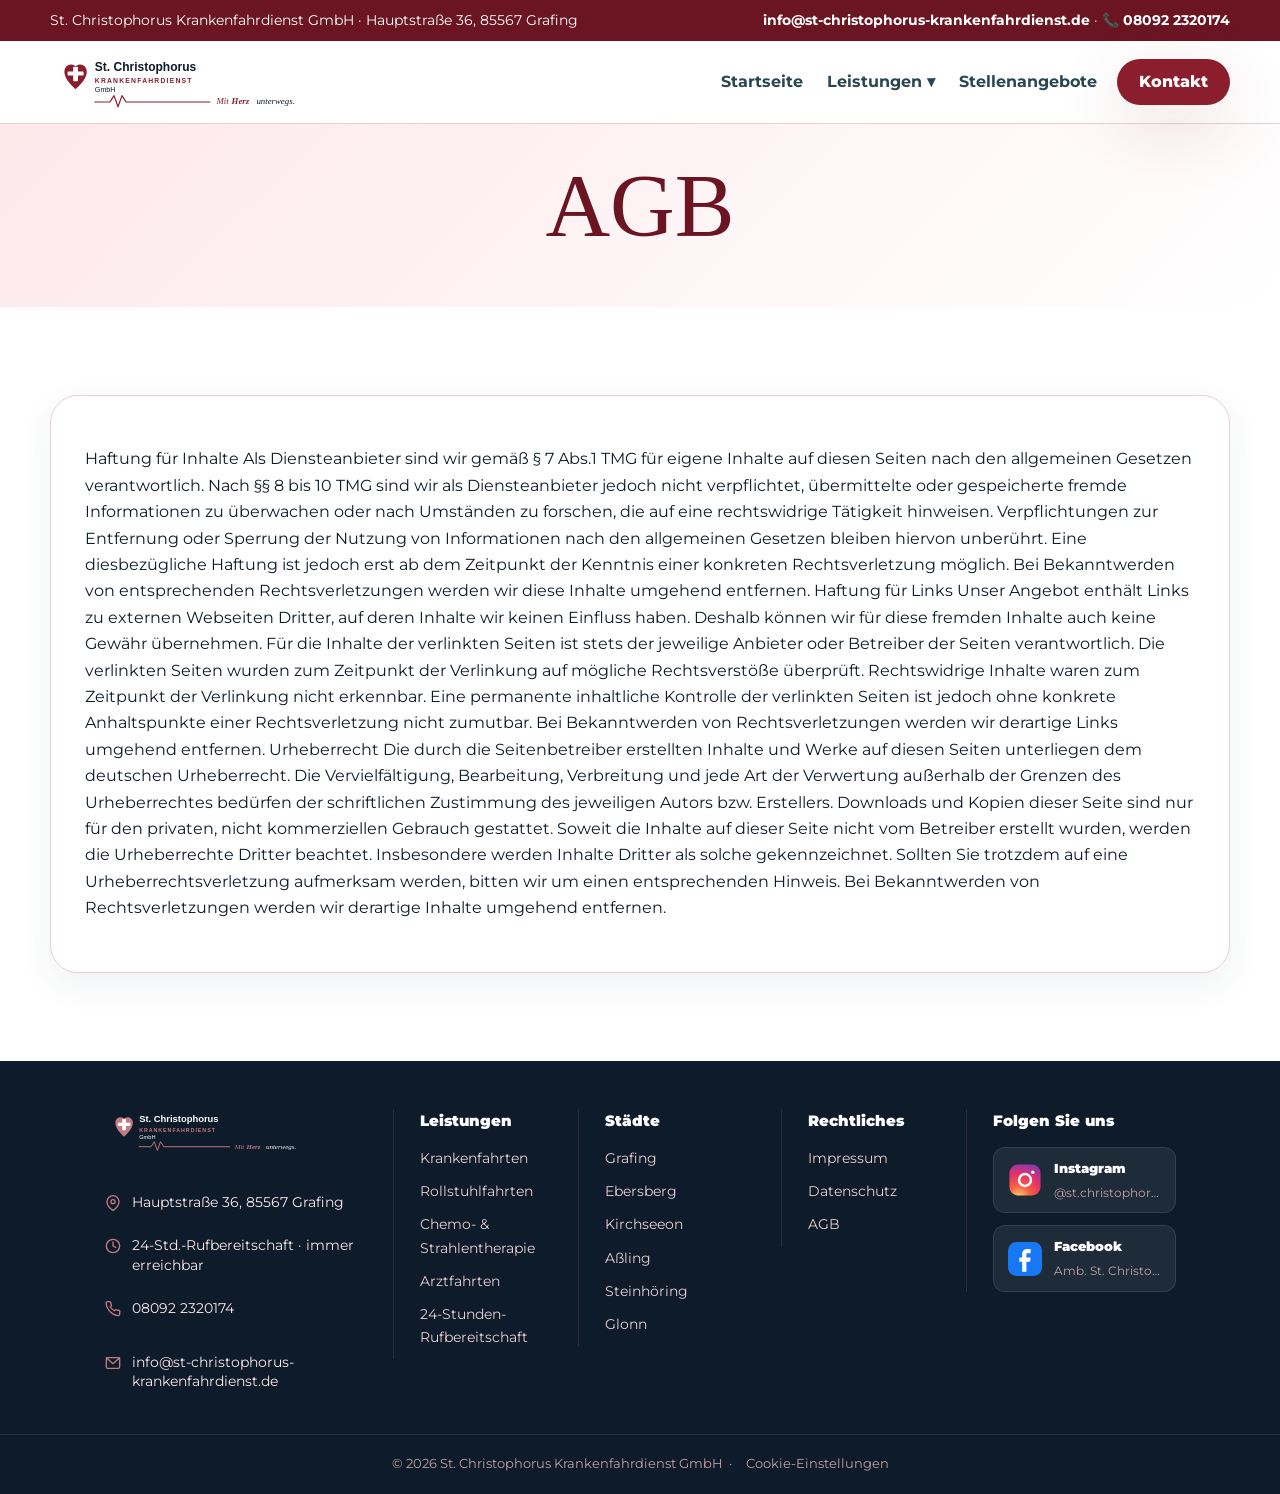
==== agb.html @ 2fd12c8e "Add files via upload" ====
<!DOCTYPE html>
<html lang="de">

<!-- Mirrored from www.st-christophorus-krankenfahrdienst.de/agb.html by HTTrack Website Copier/3.x [XR&CO'2014], Sun, 12 Jul 2026 19:31:37 GMT -->
<head>
<meta charset="UTF-8">
<meta name="viewport" content="width=device-width, initial-scale=1.0">
<meta name="color-scheme" content="light">
<meta name="theme-color" content="#ffffff">
<title>AGB – St. Christophorus Krankenfahrdienst GmbH</title>
<meta name="description" content="Allgemeine Geschäftsbedingungen des Ambulanten Krankenfahrtendienstes Grafing GmbH.">
<link rel="preconnect" href="https://fonts.googleapis.com">
<link rel="preconnect" href="https://fonts.gstatic.com" crossorigin>
<link href="https://fonts.googleapis.com/css2?family=Montserrat:wght@400;500;600;700;800;900&display=swap" rel="stylesheet">
<link rel="stylesheet" href="assets/css/modern-redesign.css">
<link rel="stylesheet" href="assets/css/footer.css">
<!-- SEO:APG -->
<link rel="canonical" href="agb.html">
<meta name="robots" content="index, follow">
<meta property="og:type" content="website">
<meta property="og:locale" content="de_DE">
<meta property="og:site_name" content="St. Christophorus Krankenfahrdienst GmbH">
<meta property="og:title" content="AGB – St. Christophorus Krankenfahrdienst GmbH">
<meta property="og:description" content="Allgemeine Geschäftsbedingungen des Ambulanten Krankenfahrtendienstes Grafing GmbH.">
<meta property="og:url" content="agb.html">
<meta property="og:image" content="assets/img/hero/hero2.png">
<meta name="twitter:card" content="summary_large_image">
<meta name="twitter:title" content="AGB – St. Christophorus Krankenfahrdienst GmbH">
<meta name="twitter:description" content="Allgemeine Geschäftsbedingungen des Ambulanten Krankenfahrtendienstes Grafing GmbH.">
<meta name="twitter:image" content="assets/img/hero/hero2.png">

<!-- /SEO:APG -->
</head>
<body>
<div id="apg-loader" aria-hidden="true"><div id="apg-loader-ring"><img src="assets/img/logo/placeholder-loader.png" alt="" width="48" height="48"></div></div>


<div class="topbar">
  <div class="container">
    <span>St. Christophorus Krankenfahrdienst GmbH · Hauptstraße 36, 85567 Grafing</span>
    <span><strong>info@st-christophorus-krankenfahrdienst.de</strong> · <a href="tel:+4980922320174" style="color:inherit;font-weight:700;">📞 08092 2320174</a></span>
  </div>
</div>
<header class="header">
  <div class="container nav">
    <a class="logo" href="index-2.html"><img src="assets/img/logo/logo-st-christophorus.svg" alt="St. Christophorus Krankenfahrdienst GmbH Logo"></a>
    <button class="menu" type="button" aria-label="Menü öffnen" aria-expanded="false"><span class="menu-bar"></span><span class="menu-bar"></span><span class="menu-bar"></span></button>
    <nav class="nav-links">
      <a href="index-2.html">Startseite</a>
      
<div class="nav-item">
      <a href class="nav-trigger" type="button" aria-expanded="false">Leistungen ▾</a>
  <div class="mega-menu">
    <div class="mega-grid">
      <a class="mega-link" href="grundpflege.html">
        <img src="assets/img/services/basic_care.webp" alt="Krankenfahrten">
        <div><strong>Krankenfahrten</strong><span>Unterstützung im Alltag und bei der Körperpflege.</span></div>
      </a>
      <a class="mega-link" href="medizinische-versorgung.html">
        <img src="assets/img/services/medical_care.webp" alt="Rollstuhlfahrten">
        <div><strong>Rollstuhlfahrten</strong><span>Behandlungspflege nach ärztlicher Verordnung.</span></div>
      </a>
      <a class="mega-link" href="betreuung-zu-hause.html">
        <img src="assets/img/gallery/holistic-care.webp" alt="Dialysefahrten">
        <div><strong>Dialysefahrten</strong><span>Begleitung zuhause und außer Haus.</span></div>
      </a>
      <a class="mega-link" href="hauswirtschaft.html">
        <img src="assets/img/gallery/housekeeping-hero.webp" alt="Chemo- & Strahlentherapie">
        <div><strong>Chemo- & Strahlentherapie</strong><span>Hilfe im Haushalt und im täglichen Leben.</span></div>
      </a>
      <a class="mega-link" href="palliative-betreuung.html">
        <img src="assets/img/gallery/palliative-menu.webp" alt="Arztfahrten">
        <div><strong>Arztfahrten</strong><span>Würdevolle Begleitung in vertrauter Umgebung.</span></div>
      </a>
      <a class="mega-link" href="rund-um-die-uhr.html">
        <img src="assets/img/services/oncall.webp" alt="24-Stunden-Rufbereitschaft">
        <div><strong>24-Stunden-Rufbereitschaft</strong><span>Rund um die Uhr für Sie erreichbar.</span></div>
      </a>
    </div>
  </div>
</div>

      <a href="stellenangebote.html">Stellenangebote</a>
            <a class="btn" href="kontakt.html">Kontakt</a>
    </nav>
  </div>
</header>

<main><section class='page-hero'><div class='container'><h1>AGB</h1></div></section><section class='section'><div class='container content-box'><p>Haftung für Inhalte Als Diensteanbieter sind wir gemäß § 7 Abs.1 TMG für eigene Inhalte auf diesen Seiten nach den allgemeinen Gesetzen verantwortlich. Nach §§ 8 bis 10 TMG sind wir als Diensteanbieter jedoch nicht verpflichtet, übermittelte oder gespeicherte fremde Informationen zu überwachen oder nach Umständen zu forschen, die auf eine rechtswidrige Tätigkeit hinweisen. Verpflichtungen zur Entfernung oder Sperrung der Nutzung von Informationen nach den allgemeinen Gesetzen bleiben hiervon unberührt. Eine diesbezügliche Haftung ist jedoch erst ab dem Zeitpunkt der Kenntnis einer konkreten Rechtsverletzung möglich. Bei Bekanntwerden von entsprechenden Rechtsverletzungen werden wir diese Inhalte umgehend entfernen. Haftung für Links Unser Angebot enthält Links zu externen Webseiten Dritter, auf deren Inhalte wir keinen Einfluss haben. Deshalb können wir für diese fremden Inhalte auch keine Gewähr übernehmen. Für die Inhalte der verlinkten Seiten ist stets der jeweilige Anbieter oder Betreiber der Seiten verantwortlich. Die verlinkten Seiten wurden zum Zeitpunkt der Verlinkung auf mögliche Rechtsverstöße überprüft. Rechtswidrige Inhalte waren zum Zeitpunkt der Verlinkung nicht erkennbar. Eine permanente inhaltliche Kontrolle der verlinkten Seiten ist jedoch ohne konkrete Anhaltspunkte einer Rechtsverletzung nicht zumutbar. Bei Bekanntwerden von Rechtsverletzungen werden wir derartige Links umgehend entfernen. Urheberrecht Die durch die Seitenbetreiber erstellten Inhalte und Werke auf diesen Seiten unterliegen dem deutschen Urheberrecht. Die Vervielfältigung, Bearbeitung, Verbreitung und jede Art der Verwertung außerhalb der Grenzen des Urheberrechtes bedürfen der schriftlichen Zustimmung des jeweiligen Autors bzw. Erstellers. Downloads und Kopien dieser Seite sind nur für den privaten, nicht kommerziellen Gebrauch gestattet. Soweit die Inhalte auf dieser Seite nicht vom Betreiber erstellt wurden, werden die Urheberrechte Dritter beachtet. Insbesondere werden Inhalte Dritter als solche gekennzeichnet. Sollten Sie trotzdem auf eine Urheberrechtsverletzung aufmerksam werden, bitten wir um einen entsprechenden Hinweis. Bei Bekanntwerden von Rechtsverletzungen werden wir derartige Inhalte umgehend entfernen.</p></div></section></main>

<footer class="footer">
  <div class="container">
    <div class="footer-grid">
      <div class="footer-left-col">
        <div class="footer-brand">
          <img src="assets/img/logo/logo-st-christophorus-white.svg" alt="St. Christophorus Krankenfahrdienst GmbH" class="footer-logo">
        </div>
        <div class="footer-contact-box">
          <div class="footer-contact-row">
            <svg viewBox="0 0 24 24" fill="none" stroke="currentColor" stroke-width="2" stroke-linecap="round" stroke-linejoin="round" aria-hidden="true"><path d="M21 10c0 7-9 13-9 13s-9-6-9-13a9 9 0 0 1 18 0z"/><circle cx="12" cy="10" r="3"/></svg>
            <span>Hauptstraße 36, 85567 Grafing</span>
          </div>
          <div class="footer-contact-row">
            <svg viewBox="0 0 24 24" fill="none" stroke="currentColor" stroke-width="2" stroke-linecap="round" stroke-linejoin="round" aria-hidden="true"><circle cx="12" cy="12" r="10"/><polyline points="12 6 12 12 16 14"/></svg>
            <span>24-Std.-Rufbereitschaft · immer erreichbar</span>
          </div>
          <div class="footer-contact-row">
            <svg viewBox="0 0 24 24" fill="none" stroke="currentColor" stroke-width="2" stroke-linecap="round" stroke-linejoin="round" aria-hidden="true"><path d="M22 16.92v3a2 2 0 0 1-2.18 2 19.79 19.79 0 0 1-8.63-3.07A19.5 19.5 0 0 1 4.69 12a19.79 19.79 0 0 1-3.07-8.67A2 2 0 0 1 3.77 1h3a2 2 0 0 1 2 1.72c.127.96.361 1.903.7 2.81a2 2 0 0 1-.45 2.11L7.91 8.69a16 16 0 0 0 6 6l1.06-1.06a2 2 0 0 1 2.11-.45c.907.339 1.85.573 2.81.7A2 2 0 0 1 22 16.92z"/></svg>
            <a href="tel:+4980922320174">08092 2320174</a>
          </div>
          <div class="footer-contact-row">
            <svg viewBox="0 0 24 24" fill="none" stroke="currentColor" stroke-width="2" stroke-linecap="round" stroke-linejoin="round" aria-hidden="true"><rect x="2" y="4" width="20" height="16" rx="2"/><polyline points="2,4 12,13 22,4"/></svg>
            <a href="mailto:info@st-christophorus-krankenfahrdienst.de">info@st-christophorus-krankenfahrdienst.de</a>
          </div>
        </div>
      </div>

      <div>
        <h4>Leistungen</h4>
        <a href="grundpflege.html">Krankenfahrten</a>
        <a href="medizinische-versorgung.html">Rollstuhlfahrten</a>
        <a href="hauswirtschaft.html">Chemo- & Strahlentherapie</a>
        <a href="palliative-betreuung.html">Arztfahrten</a>
        <a href="rund-um-die-uhr.html">24-Stunden-Rufbereitschaft</a>
      </div>

      <div>
        <h4>Städte</h4>
        <a href="staedte/grafing.html">Grafing</a>
        <a href="staedte/ebersberg.html">Ebersberg</a>
        <a href="staedte/kirchseeon.html">Kirchseeon</a>
        <a href="staedte/assling.html">Aßling</a>
        <a href="staedte/steinhoring.html">Steinhöring</a>
        <a href="staedte/glonn.html">Glonn</a>
      </div>

      <div>
        <h4>Rechtliches</h4>
        <a href="impressum.html">Impressum</a>
        <a href="datenschutz.html">Datenschutz</a>
        <a href="agb.html">AGB</a>
      </div>

      <div class="footer-social-integrated">
        <span class="footer-social-label">Folgen Sie uns</span>
        <div class="footer-social-links">
          <a class="footer-social-card footer-social-card-ig" href="https://www.instagram.com/st.christophorus.krankenfahrdienst/" target="_blank" rel="noopener" aria-label="Instagram">
            <svg viewBox="0 0 24 24" fill="none" xmlns="http://www.w3.org/2000/svg" aria-hidden="true"><defs><radialGradient id="ig-fc" cx="30%" cy="107%" r="130%"><stop offset="0%" stop-color="#ffd879"/><stop offset="30%" stop-color="#f56040"/><stop offset="60%" stop-color="#e1306c"/><stop offset="90%" stop-color="#833ab4"/></radialGradient></defs><rect x="1" y="1" width="22" height="22" rx="6" fill="url(#ig-fc)"/><circle cx="12" cy="12" r="4.2" stroke="white" stroke-width="1.7" fill="none"/><circle cx="17.5" cy="6.5" r="1.2" fill="white"/></svg>
            <div class="footer-social-card-text"><strong>Instagram</strong><span>@st.christophorus.krankenfahrdienst</span></div>
          </a>
          <a class="footer-social-card footer-social-card-fb" href="https://www.facebook.com/profile.php?id=100090471557041" target="_blank" rel="noopener" aria-label="Facebook">
            <svg viewBox="0 0 24 24" fill="none" xmlns="http://www.w3.org/2000/svg" aria-hidden="true"><rect width="24" height="24" rx="6" fill="#1877F2"/><path d="M16 8h-2.5C13.12 8 13 8.37 13 9v2h3l-.4 3H13v7h-3v-7H8v-3h2V8.5C10 6.6 11.34 5 13.5 5H16v3z" fill="white"/></svg>
            <div class="footer-social-card-text"><strong>Facebook</strong><span>Amb. St. Christophorus Krankenfahrdienst GmbH</span></div>
          </a>
        </div>
      </div>
        </div>
</div>

    <div class="footer-bottom">© 2026 St. Christophorus Krankenfahrdienst GmbH&nbsp;&nbsp;·&nbsp;&nbsp;<button class="footer-cookie-btn" type="button" onclick="apgOpenCookieSettings();return false;">Cookie-Einstellungen</button></div>
  </div>
</footer>
<script src="assets/js/modern-redesign.js"></script>

</body>

<!-- Mirrored from www.st-christophorus-krankenfahrdienst.de/agb.html by HTTrack Website Copier/3.x [XR&CO'2014], Sun, 12 Jul 2026 19:31:37 GMT -->
</html>
---- assets/css/modern-redesign.css ----
/* Google Fonts – Montserrat */
@import url('https://fonts.googleapis.com/css2?family=Montserrat:wght@400;500;600;700;800;900&display=swap');
@font-face {
  font-family: 'Inter';
  font-style: normal;
  font-weight: 400;
  font-display: swap;
  src: url('../fonts/inter/inter-latin-400-normal.woff2') format('woff2');
}
@font-face {
  font-family: 'Inter';
  font-style: normal;
  font-weight: 500;
  font-display: swap;
  src: url('../fonts/inter/inter-latin-500-normal.woff2') format('woff2');
}
@font-face {
  font-family: 'Inter';
  font-style: normal;
  font-weight: 600;
  font-display: swap;
  src: url('../fonts/inter/inter-latin-600-normal.woff2') format('woff2');
}
@font-face {
  font-family: 'Inter';
  font-style: normal;
  font-weight: 700;
  font-display: swap;
  src: url('../fonts/inter/inter-latin-700-normal.woff2') format('woff2');
}
@font-face {
  font-family: 'Inter';
  font-style: normal;
  font-weight: 800;
  font-display: swap;
  src: url('../fonts/inter/inter-latin-800-normal.woff2') format('woff2');
}
@font-face {
  font-family: 'Inter';
  font-style: normal;
  font-weight: 900;
  font-display: swap;
  src: url('../fonts/inter/inter-latin-900-normal.woff2') format('woff2');
}
@font-face {
  font-family: 'Great Vibes';
  font-style: normal;
  font-weight: 400;
  font-display: swap;
  src: url('../fonts/GreatVibes-Regular.woff2') format('woff2'),
       url('../fonts/GreatVibes-Regular.woff') format('woff');
}
html{
  color-scheme: light only;
}
:root{
  --primary:#8B1E2D;
  --primary-dark:#6b1523;
  --primary-soft:#f8e8ea;
  --accent:#fff5f5;
  --text:#0D1B2A;
  --muted:#60656D;
  --white:#fff;
  --border:#e8d0d3;
  --shadow:0 22px 70px rgba(139,30,45,.16);
  --radius:28px;
}
*{box-sizing:border-box}
html{scroll-behavior:smooth}
html,body{overflow-x:hidden;max-width:100%;}
body{margin:0;font-family:'Montserrat',Arial,Helvetica,sans-serif;color:var(--text);background:white;line-height:1.65;-webkit-font-smoothing:antialiased;text-rendering:optimizeLegibility}

/* ===== Page Preloader ===== */
#apg-loader{
  position:fixed;
  inset:0;
  z-index:999999;
  background:#fff;
  display:flex;
  align-items:center;
  justify-content:center;
  transition:opacity .45s ease,visibility .45s ease;
}
#apg-loader-ring{
  position:relative;
  width:96px;
  height:96px;
  display:flex;
  align-items:center;
  justify-content:center;
}
#apg-loader-ring::before{
  content:"";
  position:absolute;
  inset:0;
  border-radius:50%;
  border:4px solid var(--primary-soft);
  border-top-color:var(--primary);
  animation:apg-loader-spin .9s linear infinite;
}
#apg-loader img{
  width:48px;
  height:48px;
  position:relative;
  animation:apg-loader-pulse 1.1s ease-in-out infinite;
}
@keyframes apg-loader-spin{
  to{transform:rotate(360deg)}
}
@keyframes apg-loader-pulse{
  0%,100%{transform:scale(.88);opacity:.7}
  50%{transform:scale(1.05);opacity:1}
}
body.apg-loaded #apg-loader{
  opacity:0;
  visibility:hidden;
  pointer-events:none;
}
@media(prefers-reduced-motion:reduce){
  #apg-loader img{animation:none}
  #apg-loader-ring::before{animation:none}
}
a{text-decoration:none;color:inherit}
img{max-width:100%;display:block}
.container{width:min(1180px,calc(100% - 32px));margin:auto}
.topbar{background:var(--primary-dark);color:white;font-size:14px}
.topbar .container{display:flex;justify-content:space-between;gap:20px;padding:9px 0;flex-wrap:wrap}
.header{position:sticky;top:0;background:rgba(255,255,255,.96);backdrop-filter:blur(14px);z-index:100;border-bottom:1px solid var(--border)}
.nav{min-height:82px;display:flex;justify-content:space-between;align-items:center;gap:24px}
.logo img{height:56px;width:auto}
.nav-links{display:flex;align-items:center;gap:20px;font-weight:700;color:#294653}
.nav-links a:hover{color:var(--primary)}
.btn{display:inline-flex;justify-content:center;align-items:center;min-height:46px;padding:0 22px;border-radius:999px;background:var(--primary);color:white!important;font-weight:800;box-shadow:var(--shadow);border:0;cursor:pointer}
.btn:hover{background:var(--primary-dark);transform:translateY(-2px)}
.btn-light{background:white;color:var(--primary-dark)!important;border:1px solid var(--border)}
.menu{
  display:none;
  flex-direction:column;
  justify-content:center;
  align-items:center;
  gap:5px;
  width:46px;
  height:46px;
  background:var(--primary);
  color:white;
  border:0;
  border-radius:12px;
  padding:0;
  flex-shrink:0;
  cursor:pointer;
  box-shadow:var(--shadow);
  transition:background .18s,transform .18s;
}
.menu:hover{background:var(--primary-dark)}
.menu:active{transform:scale(.95)}
.menu-bar{display:block;width:20px;height:2.5px;border-radius:2px;background:white;transition:transform .25s ease,opacity .2s ease}
.menu[aria-expanded="true"] .menu-bar:nth-child(1){transform:translateY(7.5px) rotate(45deg)}
.menu[aria-expanded="true"] .menu-bar:nth-child(2){opacity:0}
.menu[aria-expanded="true"] .menu-bar:nth-child(3){transform:translateY(-7.5px) rotate(-45deg)}
.hero{position:relative;overflow:hidden;padding:96px 0;background:radial-gradient(circle at 82% 18%,rgba(139,30,45,.20),transparent 34%),linear-gradient(135deg,#fde8ea 0%,#fff 58%,#f8fcfd 100%)}
.hero-grid{display:grid;grid-template-columns:1.02fr .98fr;align-items:center;gap:54px}
.hero-grid > div:first-child{display:flex;flex-direction:column;justify-content:center;align-self:center;align-items:flex-start;}
.hero-grid > .hero-photo{align-self:center;}
.badge{display:inline-flex;background:white;color:var(--primary-dark);border:1px solid var(--border);border-radius:999px;padding:8px 14px;font-size:14px;font-weight:900;margin-bottom:18px}
h1{font-size:clamp(38px,5.4vw,68px);line-height:1.02;letter-spacing:-.04em;margin:0 0 22px}
h2{font-size:clamp(28px,4vw,44px);line-height:1.12;letter-spacing:-.03em;margin:0 0 18px}
h3{font-size:22px;margin:0 0 10px}
.lead{font-size:20px;color:var(--muted);max-width:760px;margin:0 0 28px}
.hero-actions{display:flex;gap:14px;flex-wrap:wrap}
.hero-photo{border-radius:34px;overflow:hidden;box-shadow:var(--shadow);border:10px solid white;background:#ddd;display:flex;align-items:stretch;}
.hero-photo img{width:100%;height:100%;min-height:340px;object-fit:cover;display:block;}
.info-strip{position:relative;margin-top:-38px;z-index:2}
.info-grid{display:grid;grid-template-columns:repeat(3,1fr);gap:18px;background:white;border:1px solid var(--border);border-radius:var(--radius);box-shadow:var(--shadow);padding:26px}
.info-item strong{display:block;color:var(--primary-dark);font-size:18px}
.section{padding:88px 0}
.section-soft{background:var(--accent)}
.section-head{max-width:820px;margin:0 auto 36px;text-align:center}
.cards{display:grid;grid-template-columns:repeat(3,1fr);gap:24px}
.card{background:white;border:1px solid var(--border);border-radius:var(--radius);padding:28px;box-shadow:0 14px 40px rgba(31,54,66,.07);transition:.25s}
.card:hover{transform:translateY(-5px);box-shadow:var(--shadow)}
.card-img{height:230px;border-radius:22px;overflow:hidden;margin:-8px -8px 20px}
.card-img img{width:100%;height:100%;object-fit:cover}
.two-col{display:grid;grid-template-columns:.9fr 1.1fr;gap:46px;align-items:start}
.list{padding:0;margin:18px 0 0;list-style:none}
.list li{position:relative;padding:9px 0 9px 34px}
.list li:before{content:"✓";position:absolute;left:0;top:10px;width:23px;height:23px;border-radius:50%;background:var(--primary-soft);color:var(--primary-dark);display:grid;place-items:center;font-weight:900}
.city-grid{display:grid;grid-template-columns:repeat(3,1fr);gap:20px}
.city{border-radius:26px;padding:34px;background:white;border:1px solid var(--border);box-shadow:0 12px 35px rgba(31,54,66,.07)}
.city strong{display:block;font-size:25px;color:var(--primary-dark);margin-bottom:8px}
.gallery{display:grid;grid-template-columns:repeat(4,1fr);gap:14px}
.gallery img{height:230px;width:100%;object-fit:cover;border-radius:22px;box-shadow:0 10px 28px rgba(31,54,66,.08)}
.team-grid{display:grid;grid-template-columns:repeat(4,1fr);gap:20px}
.member{background:white;border:1px solid var(--border);border-radius:24px;overflow:hidden;box-shadow:0 12px 35px rgba(31,54,66,.07)}
.member img{width:100%;height:400px;object-fit:cover}
.management-team{
    gap:40px;
}
.member div{padding:18px;overflow-wrap:break-word;word-break:break-word;}
.page-hero{padding:35px 0;background:linear-gradient(135deg,#fde8ea,#fff)}
.content-box{background:white;border:1px solid var(--border);border-radius:var(--radius);box-shadow:0 12px 35px rgba(31,54,66,.07);padding:34px}
.form{display:grid;gap:14px}
input,textarea,select{width:100%;border:1px solid var(--border);border-radius:16px;padding:14px 16px;font:inherit}
textarea{min-height:140px}
.footer{background:#102936;color:#d8e7eb;padding:60px 0 26px}
.footer-grid{display:grid;grid-template-columns:1.4fr repeat(3,1fr);gap:32px}
.footer h3,.footer h4{color:white}
.footer a{display:block;color:#d8e7eb;margin:7px 0}
.footer-contact-box{background:rgba(255,255,255,.06);border:1px solid rgba(255,255,255,.12);border-radius:16px;padding:20px 24px;margin-top:16px;}
.footer-contact-row{display:flex;align-items:flex-start;gap:10px;margin-bottom:12px;font-size:14px;color:#d8e7eb;line-height:1.5;}
.footer-contact-row:last-child{margin-bottom:0;}
.footer-contact-icon{font-size:16px;flex-shrink:0;margin-top:1px;}
.footer-social{display:flex;gap:10px;margin-top:18px;}
.footer-social-btn{display:flex;align-items:center;justify-content:center;width:40px;height:40px;border-radius:10px;background:rgba(255,255,255,.08);border:1px solid rgba(255,255,255,.14);color:white;text-decoration:none;font-size:20px;transition:background .18s,transform .18s;}
.footer-social-btn:hover{background:rgba(139,30,45,.5);transform:translateY(-2px);}
.footer-bottom{border-top:1px solid rgba(255,255,255,.14);margin-top:32px;padding-top:20px;color:#a9c3ca;font-size:14px;text-align:center;display:flex;align-items:center;justify-content:center;gap:16px;flex-wrap:wrap;}
.footer-cookie-btn{background:none;border:none;color:#a9c3ca;font-size:14px;cursor:pointer;padding:0;font-family:inherit;}
.footer-cookie-btn:hover{color:white;text-decoration:underline;}
@media(max-width:920px){
  .topbar{display:none}
  body.apg-menu-open{overflow:hidden}
  .nav{align-items:center;flex-direction:row;justify-content:space-between;padding:14px 0;position:relative}
  .menu{display:inline-flex}
  .nav-links{
    display:none;
    flex-direction:column;
    align-items:stretch;
    width:100%;
  }
  .nav-links.open{
    display:flex;
    position:absolute;
    top:100%;
    left:0;
    right:0;
    background:#fff;
    border-radius:18px;
    box-shadow:0 18px 50px rgba(31,54,66,.18);
    padding:14px 16px;
    margin-top:10px;
    gap:4px;
    z-index:99;
    max-height:calc(100vh - 110px);
    overflow-y:auto;
    -webkit-overflow-scrolling:touch;
  }
  .nav-links.open a,
  .nav-links.open .nav-trigger{
    width:100%;
    padding:10px 4px;
    border-bottom:1px solid var(--border);
  }
  .nav-links.open .nav-item{
    width:100%;
    padding:0;
    border-bottom:1px solid var(--border);
  }
  .nav-links.open .nav-item .nav-trigger{
    border-bottom:0 !important;
  }
  .nav-links.open .mega-menu{
    border-bottom:0;
    padding-bottom:0;
    margin-bottom:0;
  }
  .nav-links.open .btn{
    width:100%;
    margin-top:10px;
    border-bottom:0;
  }
  .hero-grid,.two-col,.footer-grid{grid-template-columns:1fr}
  .cards,.city-grid,.team-grid,.gallery,.info-grid{grid-template-columns:1fr}
  .hero{padding:62px 0}
  .hero-photo{min-height:320px}
}


/* ===== Improved Leistung Toast Cards ===== */

.service-toast-grid{
  display:grid;
  grid-template-columns:repeat(3,1fr);
  gap:26px;
}

.service-toast{
  position:relative;
  overflow:hidden;
  border-radius:30px;
  min-height:420px;
  color:white;
  display:flex;
  align-items:flex-end;
  box-shadow:0 22px 55px rgba(0,0,0,.18);
  transition:.35s ease;
  isolation:isolate;
}

.service-toast:hover{
  transform:translateY(-8px) scale(1.01);
}

.service-toast::before{
  content:"";
  position:absolute;
  inset:0;
  background:linear-gradient(to top, rgba(139,30,45,.95), rgba(139,30,45,.15));
  z-index:1;
}

.service-toast img{
  position:absolute;
  inset:0;
  width:100%;
  height:100%;
  object-fit:cover;
}

.service-toast-content{
  position:relative;
  z-index:2;
  padding:32px;
  width:100%;
}

.service-toast h3{
  font-size:30px;
  margin-bottom:14px;
  color:white;
}

.service-toast p{
  color:rgba(255,255,255,.92);
  margin-bottom:20px;
}

.service-toast .btn{
  background:white;
  color:var(--primary-dark)!important;
  box-shadow:none;
}

@media(max-width:920px){
  .service-toast-grid{
    grid-template-columns:1fr;
  }

  .service-toast{
    min-height:340px;
  }
}


/* ===== Top Leistungen Toast / Mega Menu ===== */
.nav-item{
  position:relative;
}

.nav-trigger{
  background:transparent;
  border:0;
  font:inherit;
  font-weight:700;
  color:#294653;
  cursor:pointer;
  padding:0;
}

.nav-trigger:hover{
  color:var(--primary);
}

.mega-menu{
  position:absolute;
  top:36px;
  left:50%;
  transform:translateX(-50%) translateY(12px);
  width:760px;
  background:white;
  border:1px solid var(--border);
  border-radius:28px;
  box-shadow:0 30px 80px rgba(139,30,45,.22);
  padding:20px;
  opacity:0;
  visibility:hidden;
  pointer-events:none;
  transition:.22s ease;
  z-index:200;
}

.nav-item:hover .mega-menu,
.nav-item:focus-within .mega-menu,
.mega-menu.open{
  opacity:1;
  visibility:visible;
  pointer-events:auto;
  transform:translateX(-50%) translateY(0);
}

.mega-title{
  padding:8px 10px 16px;
  color:var(--primary-dark);
  font-size:18px;
  font-weight:900;
}

.mega-grid{
  display:grid;
  grid-template-columns:repeat(2,1fr);
  gap:12px;
}

.mega-link{
  display:flex!important;
  gap:14px;
  align-items:center;
  padding:14px;
  border-radius:20px;
  background:var(--accent);
  border:1px solid transparent;
}

.mega-link:hover{
  background:white;
  border-color:var(--primary);
  box-shadow:0 12px 30px rgba(139,30,45,.14);
}

.mega-link img{
  width:72px;
  height:58px;
  object-fit:cover;
  border-radius:14px;
}

.mega-link strong{
  display:block;
  color:var(--primary-dark);
  font-size:16px;
}

.mega-link span{
  display:block;
  color:var(--muted);
  font-weight:500;
  font-size:13px;
  line-height:1.35;
}

.video-box{
  overflow:hidden;
  border-radius:32px;
  box-shadow:var(--shadow);
  border:10px solid white;
  background:#000;
}

.video-box video{
  width:100%;
  display:block;
}

.quote-box{
  background:linear-gradient(135deg,var(--primary),var(--primary-dark));
  color:white;
  border-radius:28px;
  padding:34px;
  box-shadow:var(--shadow);
  font-size:20px;
  line-height:1.55;
}

.quote-box small{
  display:block;
  margin-top:18px;
  opacity:.85;
  font-size:15px;
}

@media(max-width:920px){
  .nav-item{
    width:100%;
  }

  .mega-menu{
    position:static;
    transform:none!important;
    width:100%;
    opacity:1;
    visibility:visible;
    pointer-events:auto;
    display:none;
    margin-top:12px;
  }

  .mega-menu.open{
    display:block;
  }

  .mega-grid{
    grid-template-columns:1fr;
  }
}


/* ===== Mega menu refinements (desktop hover/click area) ===== */

.nav-item{
  position:relative;
  padding:14px 0;
}

.nav-trigger{
  padding:12px 4px;
}

/* bridge area so mouse can move from Leistungen to dropdown without closing */
.nav-item::after{
  content:"";
  position:absolute;
  left:-40px;
  right:-40px;
  top:38px;
  height:28px;
}

.mega-menu{
  top:58px;
  left:50%;
  max-height:calc(100vh - 120px);
  overflow:auto;
}

.mega-link{
  cursor:pointer;
}

/* Smaller headings on individual Leistung pages */
.page-hero h1{
  font-size:clamp(32px,4.2vw,52px);
  letter-spacing:-.025em;
}

.service-page-title,
.page-hero .lead{
  max-width:820px;
}

.page-hero .container {
  text-align: center;
}

.page-hero .badge,
.page-hero .lead {
  margin-left: auto;
  margin-right: auto;
}

/* Smaller titles inside cards/toasts */
.service-toast h3,
.card h3{
  font-size:clamp(20px,2.3vw,26px);
  line-height:1.16;
}

/* Make nav menu usable on smaller screens too */
@media(max-width:920px){
  .nav-item{
    padding:0;
  }

  .nav-item::after{
    display:none;
  }

  .nav-trigger{
    padding:12px 0;
  }

  .mega-menu{
    top:auto !important;
    max-height:none;
    overflow:visible;
  }
}


/* Scroll to top button */
/* ===== Hierarchical team layout ===== */
.team-hierarchy{
  display:grid;
  gap:28px;
}

.team-level{
  display:flex;
  justify-content:center;
}

.team-level .member{
  width:min(360px,100%);
  min-width:0;
  flex:0 0 auto;
}

.team-employees{
  display:grid;
  grid-template-columns:repeat(4,1fr);
  gap:20px;
  margin-top:10px;
}

.team-level-label{
  text-align:center;
  color:var(--primary-dark);
  font-weight:900;
  margin:8px 0 -8px;
  letter-spacing:.02em;
}

@media(max-width:920px){
  .team-employees{
    grid-template-columns:1fr;
  }

  .team-level{
    flex-direction:column;
    align-items:center;
    gap:20px;
  }

  .team-level .member{
    width:100%;
  }
}


/* ===== City image cards ===== */
.city-grid{
  align-items:stretch;
}

.city-image-card{
  position:relative;
  overflow:hidden;
  min-height:310px;
  border-radius:30px;
  display:flex;
  align-items:flex-end;
  color:white;
  box-shadow:0 22px 55px rgba(0,0,0,.16);
  transition:.3s ease;
  background:#0f172a;
}

.city-image-card:hover{
  transform:translateY(-7px);
  box-shadow:var(--shadow);
}

.city-image-card img{
  position:absolute;
  inset:0;
  width:100%;
  height:100%;
  object-fit:cover;
  transition:.4s ease;
}

.city-image-card:hover img{
  transform:scale(1.06);
}

.city-image-card::after{
  content:"";
  position:absolute;
  inset:0;
  background:linear-gradient(to top, rgba(7,120,135,.92), rgba(139,30,45,.12));
}

.city-image-content{
  position:relative;
  z-index:2;
  padding:28px;
  display:flex;
  flex-direction:column;
  gap:10px;
}

.city-image-content strong{
  display:block;
  font-size:28px;
  font-weight:900;
  color:white;
  margin:0;
  line-height:1.2;
}

.city-image-content span{
  color:rgba(255,255,255,.92);
  font-size:14px;
  line-height:1.5;
  white-space:normal;
  word-break:normal;
  overflow-wrap:normal;
}

.city-btn{
  display:inline-flex;
  justify-content:center;
  align-items:center;
  min-height:40px;
  margin-top:8px;
  padding:0 22px;
  background:var(--primary);
  color:white!important;
  border:0;
  border-radius:999px;
  font-size:14px;
  font-weight:900;
  cursor:pointer;
  width:fit-content;
  box-shadow:0 12px 30px rgba(139,30,45,.28);
  text-shadow:none;
  transition:background .15s ease,transform .15s ease,box-shadow .15s ease;
}
.city-card:hover .city-btn,
.city-card:focus-within .city-btn{
  background:var(--primary-dark);
  transform:translateY(-2px);
}


/* ===== Scroll-to-top button ===== */
.scroll-top{
  position:fixed;
  right:18px;
  bottom:18px;
  width:52px;
  height:52px;
  display:flex;
  align-items:center;
  justify-content:center;
  border-radius:50%;
  border:1px solid rgba(255,255,255,.22);
  background:linear-gradient(135deg,var(--primary),var(--primary-dark));
  color:white;
  cursor:pointer;
  z-index:120;
  box-shadow:0 16px 36px rgba(139,30,45,.3), inset 0 1px 0 rgba(255,255,255,.25);
  opacity:0;
  visibility:hidden;
  transform:translateY(16px);
  transition:opacity .25s ease, visibility .25s ease, transform .25s ease, box-shadow .25s ease;
}

.scroll-top svg{
  display:block;
}

.scroll-top.show{
  opacity:1;
  visibility:visible;
  transform:translateY(0);
}

.scroll-top:hover{
  transform:translateY(-4px);
  box-shadow:0 22px 48px rgba(139,30,45,.4), inset 0 1px 0 rgba(255,255,255,.25);
}

body.apg-menu-open .scroll-top{
  opacity:0!important;
  visibility:hidden!important;
  pointer-events:none;
}


/* ===== Patient testimonial section ===== */
.patient-section{
  padding:90px 0;
}

.patient-layout{
  display:grid;
  grid-template-columns:1fr 1fr;
  gap:46px;
  align-items:start;
}

.patient-text{
  position:relative;
  padding-top:6px;
}

.patient-text h2{
  margin-bottom:28px;
}

.patient-quote{
  position:relative;
  padding-left:24px;
  border-left:3px solid var(--primary);
  font-size:22px;
  line-height:1.7;
  color:var(--text);
  font-weight:500;
}

.patient-author{
  margin-top:24px;
  padding-left:24px;
  color:var(--primary-dark);
  font-weight:900;
  font-size:15px;
  text-transform:uppercase;
  letter-spacing:.04em;
}

.patient-image{
  position:relative;
  overflow:hidden;
  border-radius:34px;
  box-shadow:var(--shadow);
  min-height:520px;
}

.patient-image img{
  width:100%;
  height:100%;
  object-fit:cover;
}

@media(max-width:920px){
  .patient-layout{
    grid-template-columns:1fr;
  }

  .patient-image{
    min-height:340px;
  }

  .patient-quote{
    font-size:20px;
  }
}


/* Owner image fix */
.owner-image{object-position:center top;}


/* ===== Welcome section – engaging split layout ===== */
.welcome-section {
  background: linear-gradient(135deg, #fde8ea 0%, #fff 60%, #f8fcfd 100%);
}

.welcome-grid {
  display: grid;
  grid-template-columns: 1.1fr 0.9fr;
  gap: 60px;
  align-items: start;
}

.welcome-text {
  max-width: 600px;
}

.welcome-cta {
  display: flex;
  align-items: center;
  gap: 24px;
  margin-top: 28px;
  flex-wrap: wrap;
}

.welcome-highlight {
  font-size: 20px;
  font-weight: 900;
  color: var(--primary-dark);
  position: relative;
  padding-left: 18px;
}

.welcome-highlight::before {
  content: '';
  position: absolute;
  left: 0;
  top: 50%;
  transform: translateY(-50%);
  width: 6px;
  height: 100%;
  border-radius: 4px;
  background: var(--primary);
}

.welcome-stats {
  display: grid;
  grid-template-columns: 1fr 1fr;
  gap: 16px;
}

.stat-card {
  background: white;
  border: 1px solid var(--border);
  border-radius: 24px;
  padding: 24px 20px;
  box-shadow: 0 10px 32px rgba(139,30,45,.09);
  text-align: center;
  transition: .25s ease;
}

.stat-card:hover {
  transform: translateY(-4px);
  box-shadow: 0 18px 48px rgba(139,30,45,.16);
  border-color: var(--primary);
}

.stat-icon {
  font-size: 32px;
  margin-bottom: 8px;
}

.stat-num {
  font-size: 42px;
  font-weight: 900;
  color: var(--primary-dark);
  line-height: 1;
  margin-bottom: 6px;
}

.stat-label {
  font-size: 13px;
  color: var(--muted);
  font-weight: 700;
  line-height: 1.3;
}

.stat-card-wide {
  grid-column: 1 / -1;
  background: white;
  min-height: 80px;
}

.stat-card-wide .stat-icon {
  font-size: 28px;
}

.stat-label-big {
  font-size: 18px;
  font-weight: 900;
  color: var(--primary-dark);
  line-height: 1.3;
}

@media(max-width:920px) {
  .welcome-grid {
    grid-template-columns: 1fr;
    gap: 36px;
  }
  .welcome-text {
    max-width: 100%;
  }
}


/* ===== Team member hover zoom animation ===== */
.member {
  overflow: hidden;
}

.member img {
  transition: transform .4s ease, box-shadow .4s ease;
}

.member:hover img {
  transform: scale(1.07);
}

.team-employees .member:hover img {
  transform: scale(1.09);
}



/* ══════════════════════════════════════════
   SECTION COLOR RHYTHM
══════════════════════════════════════════ */

/* Welcome — clean white */
.welcome-section {
  background: #ffffff !important;
}



/* Team — soft teal wash */
.section-team-bg {
  background: linear-gradient(180deg, #f0f9fa 0%, #f8e8ea 100%);
}

/* Offices — dark navy */
.offices-section {
  background: linear-gradient(135deg, #102936 0%, #1a3a4a 100%);
  padding: 100px 0;
}


/* ══════════════════════════════════════════
   CITY IMAGE CARDS — hover zoom on img
══════════════════════════════════════════ */

.city-image-card img {
  transition: transform .45s ease;
}

.city-image-card:hover img {
  transform: scale(1.07);
}


/* ══════════════════════════════════════════
   OFFICES SECTION
══════════════════════════════════════════ */

.offices-head {
  margin-bottom: 48px;
}

.offices-head h2 {
  color: #ffffff;
}

.offices-head .lead {
  color: rgba(255,255,255,.7);
}

.badge-light {
  background: rgba(255,255,255,.15);
  color: #ffffff;
  border-color: rgba(255,255,255,.25);
}

.offices-grid {
  display: grid;
  grid-template-columns: 1fr 1fr;
  gap: 28px;
}

.office-card {
  background: rgba(255,255,255,.06);
  border: 1px solid rgba(255,255,255,.12);
  border-radius: 28px;
  overflow: hidden;
  display: flex;
  flex-direction: column;
  transition: .3s ease;
}

.office-card:hover {
  background: rgba(255,255,255,.1);
  border-color: rgba(139,30,45,.5);
  transform: translateY(-5px);
}

.office-card-inner {
  padding: 36px 36px 28px;
  flex: 1;
}

.office-badge {
  display: inline-block;
  background: rgba(139,30,45,.35);
  color: #7de8f4;
  border: 1px solid rgba(139,30,45,.4);
  border-radius: 999px;
  padding: 5px 14px;
  font-size: 12px;
  font-weight: 900;
  letter-spacing: .04em;
  margin-bottom: 18px;
}

.office-badge-secondary {
  background: rgba(255,255,255,.12);
  color: rgba(255,255,255,.75);
  border-color: rgba(255,255,255,.2);
}

.office-icon {
  font-size: 36px;
  margin-bottom: 14px;
}

.office-card h3 {
  color: #ffffff;
  font-size: 32px;
  margin: 0 0 6px;
  letter-spacing: -.02em;
}

.office-sub {
  color: rgba(255,255,255,.55);
  font-size: 14px;
  margin: 0 0 24px;
}

.office-details {
  display: flex;
  flex-direction: column;
  gap: 12px;
  margin-bottom: 28px;
}

.office-detail-row {
  display: flex;
  align-items: flex-start;
  gap: 12px;
  color: rgba(255,255,255,.82);
  font-size: 15px;
  line-height: 1.4;
}

.office-detail-icon {
  flex-shrink: 0;
  font-size: 16px;
  margin-top: 1px;
}

.office-actions {
  display: flex;
  gap: 10px;
  flex-wrap: wrap;
}

.office-btn {
  display: inline-flex;
  align-items: center;
  padding: 10px 20px;
  border-radius: 999px;
  font-size: 14px;
  font-weight: 800;
  transition: .2s ease;
}

.office-btn-primary {
  background: #8B1E2D;
  color: #ffffff !important;
}

.office-btn-primary:hover {
  background: #6b1523;
  transform: translateY(-2px);
}

.office-btn-map {
  background: rgba(255,255,255,.12);
  color: rgba(255,255,255,.9) !important;
  border: 1px solid rgba(255,255,255,.2);
}

.office-btn-map:hover {
  background: rgba(255,255,255,.2);
  transform: translateY(-2px);
}

.office-card-img {
  height: 220px;
  overflow: hidden;
}

.office-card-img img {
  width: 100%;
  height: 100%;
  object-fit: cover;
  transition: transform .45s ease;
}

.office-card:hover .office-card-img img {
  transform: scale(1.07);
}

/* Einzugsgebiet tags strip */
.offices-einzug {
  margin-top: 48px;
  text-align: center;
  border-top: 1px solid rgba(255,255,255,.1);
  padding-top: 36px;
}

.offices-einzug p {
  color: rgba(255,255,255,.55);
  font-size: 15px;
  margin: 0 0 16px;
}

.einzug-tags {
  display: flex;
  gap: 10px;
  justify-content: center;
  flex-wrap: wrap;
}

.einzug-tag {
  background: rgba(255,255,255,.08);
  border: 1px solid rgba(255,255,255,.15);
  color: rgba(255,255,255,.75) !important;
  border-radius: 999px;
  padding: 8px 20px;
  font-size: 14px;
  font-weight: 700;
  transition: .2s ease;
}

.einzug-tag:hover {
  background: rgba(139,30,45,.3);
  border-color: rgba(139,30,45,.5);
  color: #ffffff !important;
}

@media(max-width:920px) {
  .offices-grid {
    grid-template-columns: 1fr;
  }
  .office-card-img {
    height: 220px;
  }
}



/* ══════════════════════════════════════════
   STAT CARDS — office variant (5 cards, aligned)
══════════════════════════════════════════ */

.welcome-stats {
  display: grid;
  grid-template-columns: 1fr 1fr;
  gap: 16px;
  align-items: stretch;
}

.stat-card {
  display: flex;
  flex-direction: column;
  align-items: center;
  justify-content: center;
  text-align: center;
  min-height: 148px;
}

.stat-label-office {
  font-size: 20px;
  font-weight: 900;
  color: var(--primary-dark);
  margin-bottom: 4px;
  line-height: 1.2;
}

.stat-detail {
  font-size: 13px;
  color: var(--muted);
  margin-bottom: 10px;
  line-height: 1.4;
}

.stat-link {
  font-size: 13px;
  font-weight: 800;
  color: var(--primary);
  text-decoration: none;
  border-bottom: 1px solid rgba(139,30,45,.3);
  padding-bottom: 1px;
  transition: .15s;
}

.stat-link:hover {
  color: var(--primary-dark);
  border-color: var(--primary-dark);
}

/* wide card spans both columns */
.stat-card-wide {
  grid-column: 1 / -1;
  min-height: 80px;
}


/* ══════════════════════════════════════════
   LEISTUNGEN SECTION
══════════════════════════════════════════ */

.section-leistungen-bg {
  background: #ffffff;
}

/* card image hover zoom */
.card .card-img {
  overflow: hidden;
}

.card .card-img img {
  width: 100%;
  height: 100%;
  object-fit: cover;
  transition: transform .4s ease;
}

.card:hover .card-img img {
  transform: scale(1.06);
}

/* CTA card — no image, centered content */
.card-cta {
  background: linear-gradient(135deg, var(--primary), var(--primary-dark));
  border-color: transparent;
  display: flex;
  align-items: center;
  justify-content: center;
}

.card-cta:hover {
  transform: translateY(-5px);
  box-shadow: var(--shadow);
}

.card-cta-inner {
  text-align: center;
  padding: 10px 0;
}

.card-cta-icon {
  font-size: 40px;
  margin-bottom: 14px;
}

.card-cta h3 {
  color: #ffffff;
  margin-bottom: 10px;
}

.card-cta p {
  color: rgba(255,255,255,.82);
  font-size: 15px;
  margin-bottom: 22px;
}

.card-cta .btn {
  background: #ffffff;
  color: var(--primary-dark) !important;
  box-shadow: none;
}

.card-cta .btn:hover {
  background: #f0f9fa;
}



/* ══════════════════════════════════════════
   FINAL SECTION COLOR RHYTHM
   Hero        → white (default)
   Willkommen  → #f0f9fa  (едвај тиркизна)
   Leistungen  → #ffffff  (бела)
   Пациенти    → тиркизна градиент (веќе постои)
   Тим         → #f0f9fa  (веќе section-team-bg)
   Градови     → #ffffff  (бела)
══════════════════════════════════════════ */

.section-soft-teal {
  background: #f0f9fa !important;
}

.section-white {
  background: #ffffff !important;
}

.section-cities-bg {
  background: #ffffff;
}

/* Override old welcome-section gradient */
.welcome-section {
  background: #f0f9fa !important;
}

/* team stays #f0f9fa → #f8e8ea gradient already set via section-team-bg */


/* ── Patient section — soft teal, same as other sections ── */
.patient-section {
  background: #f0f9fa !important;
  padding: 100px 0;
}
.patient-section .patient-text h2 { color: var(--text) !important; }
.patient-section .patient-quote { color: var(--text) !important; }
.patient-section .patient-author { color: var(--primary-dark) !important; }


/* ══════════════════════════════════════════
   LEISTUNG DETAIL PAGES — balance image & text column
══════════════════════════════════════════ */

.two-col {
  align-items: stretch;
}

.two-col .hero-photo {
  min-height: 0;
  height: 100%;
}

.two-col .content-box {
  display: flex;
  flex-direction: column;
  justify-content: center;
}

.feature-list {
  list-style: none;
  padding: 0;
  margin: 18px 0;
}

.feature-list li {
  position: relative;
  padding: 6px 0 6px 30px;
  margin-bottom: 8px;
  line-height: 1.55;
}

.feature-list li::before {
  content: "✓";
  position: absolute;
  left: 0;
  top: 6px;
  width: 22px;
  height: 22px;
  border-radius: 50%;
  color: var(--primary-dark);
  display: grid;
  place-items: center;
  font-size: 12px;
  font-weight: 900;
}

.feature-list li strong {
  color: var(--primary-dark);
}

.two-col .content-box p,
.two-col .content-box .feature-list li {
  font-size: 18px;
  line-height: 1.7;
}
.page-hero h1 {
  font-family: 'Great Vibes', cursive;
  font-weight: 400;
  font-size: clamp(48px, 7vw, 90px);
  letter-spacing: 0;
  color: var(--primary-dark);
  display: inline-block;
}
.two-col .hero-photo[style*="aspect-ratio"] {
  width: 100%;
}
@media(max-width:920px) {
  .two-col .hero-photo:not([style*="aspect-ratio"]) {
    min-height: 320px;
    height: auto;
  }
  .two-col .hero-photo[style*="aspect-ratio"] {
    width: 100%;
    height: auto;
  }
  .hero-photo-sticky {
    position: static !important;
  }
}
/* ══════════════════════════════════════════
   SOCIAL FOLLOW BOX
══════════════════════════════════════════ */
.welcome-slogan {
  font-size: 20px;
  font-weight: 800;
  color: var(--primary);
  font-style: italic;
  margin: -4px 0 18px;
  border-left: 4px solid var(--primary);
  padding-left: 14px;
}

.social-follow-box {
  margin-top: 28px;
  display: flex;
  flex-direction: column;
  gap: 14px;
}

.social-follow-label {
  font-size: 15px;
  font-weight: 700;
  color: var(--muted);
  text-transform: uppercase;
  letter-spacing: .05em;
}

.social-follow-btns {
  display: flex;
  gap: 12px;
  flex-wrap: wrap;
}

.social-btn-instagram,
.social-btn-facebook {
  display: inline-flex;
  align-items: center;
  gap: 10px;
  padding: 10px 20px;
  border-radius: 12px;
  font-size: 15px;
  font-weight: 700;
  text-decoration: none;
  color: white;
  transition: transform .18s, box-shadow .18s;
}

.social-btn-instagram {
  background: linear-gradient(135deg, #f09433 0%, #e6683c 25%, #dc2743 50%, #cc2366 75%, #bc1888 100%);
  box-shadow: 0 6px 20px rgba(225, 48, 108, .35);
}

.social-btn-facebook {
  background: #1877F2;
  box-shadow: 0 6px 20px rgba(24, 119, 242, .35);
}

.social-btn-instagram:hover,
.social-btn-facebook:hover {
  transform: translateY(-3px);
  box-shadow: 0 10px 28px rgba(0,0,0,.2);
}

/* ══════════════════════════════════════════
   CITY CARDS — text and image alignment fix
══════════════════════════════════════════ */
.city-grid {
  display: grid;
  grid-template-columns: repeat(3, 1fr);
  gap: 20px;
  align-items: stretch;
}

.city-image-card {
  min-height: 340px;
  display: flex;
  flex-direction: column;
  justify-content: flex-end;
}

.city-image-card img {
  position: absolute;
  inset: 0;
  width: 100%;
  height: 100%;
  object-fit: cover;
  object-position: center center;
}

.city-image-content {
  position: relative;
  z-index: 2;
  padding: 28px;
  display: flex;
  flex-direction: column;
  gap: 8px;
  justify-content: flex-end;
  min-height: 160px;
}

.city-image-content strong {
  font-size: 26px;
  font-weight: 900;
  color: white;
  line-height: 1.2;
  text-shadow: 0 2px 8px rgba(0,0,0,.3);
}

.city-image-content span {
  color: rgba(255,255,255,.92);
  font-size: 14px;
  line-height: 1.5;
  text-shadow: 0 1px 4px rgba(0,0,0,.3);
}

@media (max-width: 768px) {
  .city-grid {
    grid-template-columns: 1fr;
  }
  .social-follow-btns {
    flex-direction: column;
  }
}

/* ══════════════════════════════════════════
   FOOTER — branded social icon buttons
══════════════════════════════════════════ */
.footer-social-btn {
  background: rgba(255,255,255,.08) !important;
  border: none !important;
  padding: 2px;
  box-shadow: 0 3px 10px rgba(0,0,0,.25);
}
.footer-social-ig,
.footer-social-fb {
  border-radius: 10px !important;
  overflow: hidden;
}
.footer-social-ig:hover,
.footer-social-fb:hover {
  transform: translateY(-3px) !important;
  box-shadow: 0 6px 18px rgba(0,0,0,.35);
  background: transparent !important;
}

/* ══════════════════════════════════════════
   FOOTER SOCIAL — redesigned pill buttons
══════════════════════════════════════════ */
.footer-social-new {
  margin-top: 22px;
}

.footer-social-title {
  font-size: 12px;
  font-weight: 700;
  letter-spacing: .1em;
  text-transform: uppercase;
  color: #c47a82;
  margin: 0 0 12px;
}

.footer-social-row {
  display: flex;
  gap: 10px;
  flex-wrap: wrap;
}

.footer-social-pill {
  display: inline-flex;
  align-items: center;
  gap: 9px;
  padding: 10px 18px;
  border-radius: 999px;
  font-size: 14px;
  font-weight: 700;
  color: white;
  text-decoration: none;
  transition: transform .18s ease, box-shadow .18s ease, filter .18s ease;
  border: none;
}

.footer-pill-ig {
  background: linear-gradient(135deg, #f09433 0%, #e6683c 25%, #dc2743 50%, #cc2366 75%, #bc1888 100%);
  box-shadow: 0 4px 16px rgba(225, 48, 108, .4);
}

.footer-pill-fb {
  background: #1877F2;
  box-shadow: 0 4px 16px rgba(24, 119, 242, .4);
}

.footer-social-pill:hover {
  transform: translateY(-3px);
  filter: brightness(1.1);
  box-shadow: 0 8px 24px rgba(0,0,0,.3);
}

/* Override old small-icon styles so they don't interfere */
.footer-social-btn {
  display: none !important;
}

/* ══════════════════════════════════════════
   FOOTER LEFT COLUMN — redesign
══════════════════════════════════════════ */
.footer-left-col {
  display: flex;
  flex-direction: column;
  gap: 20px;
}

.footer-brand {
  display: flex;
  align-items: center;
  gap: 14px;
}

.footer-logo {
  height: 56px;
  width: auto;
}

.footer-tagline {
  font-size: 13px;
  color: #a9c3ca;
  line-height: 1.4;
  font-weight: 500;
}

.footer-slogan {
  font-size: 16px;
  font-weight: 800;
  color: #c47a82;
  font-style: italic;
  line-height: 1.5;
  margin: 0;
  padding: 14px 18px;
  background: rgba(126,207,214,.08);
  border-left: 3px solid #c47a82;
  border-radius: 0 10px 10px 0;
}

/* Social integrated block */
.footer-social-integrated {
  display: flex;
  flex-direction: column;
  gap: 10px;
}

.footer-social-label {
  font-size: 11px;
  font-weight: 800;
  letter-spacing: .1em;
  text-transform: uppercase;
  color: #667985;
}

.footer-social-links {
  display: flex;
  flex-direction: column;
  gap: 8px;
}

.footer-social-card {
  display: flex;
  align-items: center;
  gap: 12px;
  padding: 10px 14px;
  border-radius: 12px;
  background: rgba(255,255,255,.06);
  border: 1px solid rgba(255,255,255,.1);
  text-decoration: none;
  transition: background .18s, transform .18s, border-color .18s;
}

.footer-social-card:hover {
  background: rgba(255,255,255,.12);
  border-color: rgba(255,255,255,.2);
  transform: translateX(4px);
}

.footer-social-card-text {
  display: flex;
  flex-direction: column;
  gap: 1px;
}

.footer-social-card-text strong {
  font-size: 14px;
  font-weight: 800;
  color: white;
  display: block;
  margin: 0;
}

.footer-social-card-text span {
  font-size: 12px;
  color: #a9c3ca;
  margin: 0;
  display: block;
}

/* Hide old social elements */
.footer-social,
.footer-social-new,
.footer-social-btn {
  display: none !important;
}

@media (max-width: 768px) {
  .footer-social-links {
    flex-direction: row;
  }
  .footer-social-card-text span {
    display: none;
  }
}


/* Footer layout aligned with index.html */
.footer-grid{display:grid;grid-template-columns:minmax(240px,1.35fr) repeat(3,minmax(130px,.8fr)) minmax(210px,1fr);gap:32px;align-items:start;}
.footer h4{font-size:15px;margin:0 0 14px;font-weight:900;}
.footer a{text-decoration:none;}
.footer-contact-row svg{width:18px;height:18px;flex:0 0 18px;color:#a9c3ca;margin-top:2px;}
.footer-social-label{font-size:15px;font-weight:900;letter-spacing:0;text-transform:none;color:white;margin-bottom:4px;}
.footer-social-card svg{width:34px;height:34px;flex:0 0 34px;}
@media(max-width:1100px){.footer-grid{grid-template-columns:1.3fr repeat(2,1fr);}.footer-social-integrated{grid-column:auto;}}
@media(max-width:768px){.footer-grid{grid-template-columns:1fr;}.footer-social-links{flex-direction:column;}.footer-social-card-text span{display:block;}}

/* ===== Mobile polish fixes (city cards, buttons, footer, responsive inline grids) ===== */
.city-btn{
  display:inline-flex!important;
  justify-content:center!important;
  align-items:center!important;
  min-height:46px!important;
  padding:0 22px!important;
  border-radius:999px!important;
  background:var(--primary)!important;
  color:#fff!important;
  font-weight:800!important;
  border:0!important;
  box-shadow:0 12px 30px rgba(139,30,45,.28)!important;
  text-shadow:none!important;
  opacity:1!important;
}
.city-image-card:hover .city-btn,
.city-image-card:focus-visible .city-btn{
  background:var(--primary-dark)!important;
  transform:translateY(-2px);
}

@media (max-width: 920px){
  section .container > div[style*="grid-template-columns:1fr 1fr"],
  section .container > div[style*="grid-template-columns: 1fr 1fr"]{
    grid-template-columns:1fr!important;
    gap:28px!important;
  }
  .cards,.city-grid,.team-grid,.gallery,.info-grid,.service-toast-grid{
    grid-template-columns:1fr!important;
  }
}

@media (max-width: 620px){
  .container{padding-left:18px!important;padding-right:18px!important;}
  .section{padding:54px 0!important;}
  .section-head{margin-bottom:24px!important;}
  .lead{font-size:16px!important;}

  .city-grid{
    grid-template-columns:1fr!important;
    gap:18px!important;
  }
  .city-image-card{
    min-height:245px!important;
    border-radius:24px!important;
    width:100%!important;
  }
  .city-image-content{
    min-height:auto!important;
    padding:22px!important;
    gap:8px!important;
  }
  .city-image-content strong{
    font-size:25px!important;
  }
  .city-image-content span{
    font-size:14px!important;
    line-height:1.45!important;
  }
  .city-btn{
    min-height:44px!important;
    padding:0 20px!important;
    margin-top:8px!important;
    font-size:14px!important;
    width:auto!important;
    max-width:100%!important;
  }

  .footer{padding:30px 0 18px!important;}
  .footer .container{padding-left:20px!important;padding-right:20px!important;}
  .footer-grid{
    grid-template-columns:1fr!important;
    gap:24px!important;
  }
  .footer-grid>div{
    padding-left:0!important;
    border-left:0!important;
  }
  .footer-brand{justify-content:flex-start!important;margin-bottom:16px!important;}
  .footer-logo{max-width:210px!important;height:auto!important;max-height:48px!important;}
  .footer-contact-box{align-items:stretch!important;gap:12px!important;}
  .footer-contact-row{font-size:14px!important;align-items:flex-start!important;}
  .footer h4,.footer-social-label{margin:0 0 12px!important;}
  .footer-social-card{width:100%!important;box-sizing:border-box!important;}
  .footer-bottom{
    margin-top:24px!important;
    padding-top:16px!important;
    line-height:1.7!important;
    display:flex!important;
    justify-content:center!important;
    align-items:center!important;
    gap:6px!important;
    flex-wrap:wrap!important;
  }
  .footer-cookie-btn{display:inline!important;line-height:inherit!important;}

  #apg-cookie-box{
    bottom:12px!important;
    width:calc(100vw - 24px)!important;
    border-radius:22px!important;
    max-height:calc(100vh - 24px)!important;
    overflow:auto!important;
  }
  #apg-cookie-actions{flex-direction:column!important;}
  .apg-btn{width:100%!important;min-width:0!important;}
}

/* ══════════════════════════════════════════
   CHANGE 1: Footer – Folgen Sie uns first on mobile
══════════════════════════════════════════ */
@media (max-width: 620px) {
  .footer-grid {
    display: flex;
    flex-direction: column;
  }
  .footer-social-integrated {
    order: -1;
  }
}



/* ══════════════════════════════════════════
   CHANGE 4: Gradient border on content-box
   Logo colors: teal #28AAE1, pink #EA1C67
══════════════════════════════════════════ */

.two-col .content-box {
  background:
    linear-gradient(white, white) padding-box,
    linear-gradient(135deg, #28AAE1 0%, #EA1C67 100%) border-box !important;
  border: 3px solid transparent !important;
  border-radius: 18px !important;
  box-shadow: 0 12px 35px rgba(40,170,225,.12) !important;
  padding: 34px !important;
}

.two-col .content-box::before,
.two-col .content-box::after {
  display: none !important;
}

@media (max-width: 920px) {
  .two-col .content-box {
    border-radius: 14px !important;
    margin-top: 24px;
  }
}

/* ══════════════════════════════════════════
   CHANGE 1b: Footer – fix Glonn cutoff (overflow visible)
══════════════════════════════════════════ */
@media (max-width: 620px) {
  .footer-grid > div {
    overflow: visible;
  }
}

/* ══════════════════════════════════════════
   JOB OFFERS PAGE — Modern 3-card layout
══════════════════════════════════════════ */

.jobs-intro {
  max-width: 680px;
  margin: 0 auto 2.5rem;
  text-align: center;
  font-size: 1.05rem;
  line-height: 1.7;
  color: #4a5568;
}

.jobs-grid {
  display: grid;
  grid-template-columns: repeat(3, 1fr);
  gap: 24px;
  margin-bottom: 3rem;
}

.jobs-card {
  background: #fff;
  border-radius: 16px;
  box-shadow: 0 4px 24px rgba(139,30,45,.10);
  padding: 28px 24px 24px;
  border-top: 4px solid transparent;
}

.jobs-card-positions { border-top-color: #8B1E2D; }
.jobs-card-offer     { border-top-color: #22c55e; }
.jobs-card-require   { border-top-color: #f59e0b; }

.jobs-card-header {
  display: flex;
  align-items: center;
  gap: 12px;
  margin-bottom: 20px;
}

.jobs-card-icon {
  width: 42px;
  height: 42px;
  border-radius: 10px;
  display: grid;
  place-items: center;
  flex-shrink: 0;
}

.jobs-card-positions .jobs-card-icon { background: #e0f7f9; color: #8B1E2D; }
.jobs-card-offer     .jobs-card-icon { background: #dcfce7; color: #16a34a; }
.jobs-card-require   .jobs-card-icon { background: #fef3c7; color: #d97706; }

.jobs-card-icon svg { width: 22px; height: 22px; }

.jobs-card-header h2 {
  font-size: 1rem;
  font-weight: 700;
  color: #1a2e35;
  margin: 0;
}

.jobs-list {
  list-style: none;
  padding: 0;
  margin: 0;
}

.jobs-list li {
  position: relative;
  padding: 7px 0 7px 30px;
  font-size: 0.93rem;
  line-height: 1.5;
  color: #374151;
  border-bottom: 1px solid #f3f4f6;
}
.jobs-list li:last-child { border-bottom: none; }

.jobs-list li::before {
  position: absolute;
  left: 0;
  top: 8px;
  width: 20px;
  height: 20px;
  border-radius: 50%;
  display: grid;
  place-items: center;
  font-size: 11px;
  font-weight: 900;
}

/* Positions — briefcase bullet */
.jobs-list-positions li::before {
  content: "▶";
  background: #e0f7f9;
  color: #8B1E2D;
  font-size: 9px;
}

/* Offer — green check */
.jobs-list-offer li::before {
  content: "✓";
  background: #dcfce7;
  color: #16a34a;
}

/* Requirements — amber arrow */
.jobs-list-require li::before {
  content: "→";
  background: #fef3c7;
  color: #d97706;
  font-size: 13px;
}

/* Photo row — целата слика видлива на сите уреди */
.jobs-photo-row {
  border-radius: 16px;
  overflow: hidden;
  box-shadow: 0 8px 32px rgba(139,30,45,.12);
  background: #fff;
}

.jobs-photo {
  width: 100%;
  height: auto;
  display: block;
  object-fit: contain;
}

/* Social links fix */
.footer-social-card-ig,
.footer-social-card-fb {
  display: flex;
  align-items: center;
  gap: 10px;
  text-decoration: none;
}

/* Responsive */
@media (max-width: 860px) {
  .jobs-grid {
    grid-template-columns: 1fr;
  }
  .jobs-card {
    padding: 22px 18px 18px;
  }
  .jobs-intro {
    font-size: 0.97rem;
    text-align: left;
  }
}

@media (max-width: 520px) {
  .jobs-card-header h2 {
    font-size: 0.95rem;
  }
  .jobs-list li {
    font-size: 0.9rem;
  }
}

/* ===== Office image overlay cards (index.html + contact.html) ===== */
.stat-card-office-img {
  position: relative;
  overflow: hidden;
  padding: 0;
  border-radius: 24px;
  min-height: 180px;
  display: block;
  text-decoration: none;
  border: 1px solid var(--border);
  box-shadow: 0 10px 32px rgba(139,30,45,.09);
  transition: .25s ease;
}
.stat-card-office-img:hover {
  transform: translateY(-4px);
  box-shadow: 0 18px 48px rgba(139,30,45,.22);
  border-color: var(--primary);
}
.stat-card-office-img img {
  width: 100%;
  height: 100%;
  object-fit: cover;
  display: block;
  transition: transform .4s ease;
}
.stat-card-office-img:hover img {
  transform: scale(1.06);
}

.office-card-img {
  position: relative;
  overflow: hidden;
  border-radius: 20px;
  display: block;
  text-decoration: none;
  min-height: 380px;
  border: 1px solid var(--border);
  box-shadow: 0 10px 32px rgba(139,30,45,.09);
  transition: .25s ease;
}
.office-card-img:hover {
  transform: translateY(-4px);
  box-shadow: 0 18px 48px rgba(139,30,45,.22);
}
.office-card-img img {
  width: 100%;
  height: 100%;
  object-fit: cover;
  display: block;
  transition: transform .4s ease;
}
.office-card-img:hover img {
  transform: scale(1.06);
}

.office-img-overlay {
  position: absolute;
  bottom: 0;
  left: 0;
  right: 0;
  background: linear-gradient(to top, rgba(7,40,54,.82) 0%, rgba(7,40,54,.3) 70%, transparent 100%);
  padding: 20px 16px 16px;
  display: flex;
  flex-direction: column;
  gap: 3px;
}
.office-img-overlay strong {
  color: #fff;
  font-size: 16px;
  font-weight: 900;
  line-height: 1.2;
}
.office-img-overlay span {
  color: rgba(255,255,255,.85);
  font-size: 12px;
  line-height: 1.4;
}
.office-img-link {
  color: #7ee8f0 !important;
  font-weight: 800 !important;
  font-size: 12px !important;
  margin-top: 4px;
}

/* ===== Breadcrumb (Leistungen-Unterseiten) ===== */
.breadcrumb-bar{background:var(--accent);border-bottom:1px solid var(--border)}
.breadcrumb{display:flex;align-items:center;flex-wrap:wrap;gap:8px;padding:12px 0;font-size:14px;color:var(--muted)}
.breadcrumb a{color:var(--muted);text-decoration:none;display:inline-flex;align-items:center;gap:5px}
.breadcrumb a:hover{color:var(--primary-dark);text-decoration:underline}
.breadcrumb .sep{color:#b9cdd3}
.breadcrumb .current{color:var(--primary-dark);font-weight:700}

/* ===== Service CTA banner ===== */
.service-cta-banner{
  display:flex;align-items:center;gap:22px;flex-wrap:wrap;
  background:var(--primary-soft);
  border:1px solid var(--border);
  border-radius:var(--radius);
  padding:26px 30px;
}
.service-cta-icon{
  width:56px;height:56px;flex-shrink:0;border-radius:50%;
  background:white;display:grid;place-items:center;
  box-shadow:0 8px 22px rgba(139,30,45,.18);color:var(--primary-dark);
}
.service-cta-icon svg{width:26px;height:26px}
.service-cta-text{flex:1;min-width:220px}
.service-cta-text strong{display:block;color:var(--primary-dark);font-size:19px;margin-bottom:4px}
.service-cta-text span{color:var(--muted);font-size:15px;line-height:1.5}
.service-cta-actions{display:flex;gap:12px;flex-wrap:wrap}
.service-cta-actions .btn{white-space:nowrap}
@media(max-width:640px){
  .service-cta-banner{padding:22px}
  .service-cta-actions{width:100%}
  .service-cta-actions .btn{flex:1}
}

/* ===== Service CTA banner — photo variant ===== */
.service-cta-photo{
  width:84px;height:84px;flex-shrink:0;border-radius:20px;
  object-fit:cover;box-shadow:0 10px 26px rgba(139,30,45,.22);
  border:3px solid white;
}
@media(max-width:640px){
  .service-cta-photo{width:64px;height:64px;border-radius:16px}
}
---- assets/css/footer.css ----
/* ============================================================
   FOOTER — Ambulanter Pflegedienst Grafing
   footer.css — all footer styles in one place
   ============================================================ */

.footer {
  background: #0D1B2A;
  color: #e8d0d3;
  padding: 48px 0 20px;
  margin-top: 0;
}

.footer .container {
  max-width: 1120px;
  margin: 0 auto;
  padding: 0 24px;
}

/* Grid layout */
.footer-grid {
  display: grid;
  grid-template-columns: minmax(240px, 1.35fr) minmax(140px, .8fr) minmax(150px, .9fr) minmax(130px, .8fr) minmax(210px, 1fr);
  gap: 32px;
  align-items: start;
}

.footer-grid > div {
  min-width: 0;
  padding-left: 26px;
  border-left: 1px solid rgba(196,122,130, .18);
}

.footer-grid > div:first-child {
  padding-left: 0;
  border-left: 0;
}

/* Brand / logo */
.footer-brand {
  display: flex;
  align-items: center;
  gap: 10px;
  margin-bottom: 20px;
}

.footer-logo {
  height: 44px;
  width: auto;
  max-width: 220px;
}

.footer-tagline,
.footer-slogan {
  display: none;
}

/* Left column */
.footer-left-col {
  display: flex;
  flex-direction: column;
}

/* Contact rows */
.footer-contact-box {
  display: flex;
  flex-direction: column;
  gap: 12px;
  margin: 0;
  padding: 0;
  background: transparent;
  border: 0;
  border-radius: 0;
  box-shadow: none;
}

.footer-contact-row {
  display: flex;
  align-items: flex-start;
  gap: 10px;
  color: #fde8ea;
  font-size: 14px;
  line-height: 1.4;
}

/* Icon sizing — consistent for all SVG icons */
.footer-contact-row svg {
  width: 16px;
  height: 16px;
  min-width: 16px;
  min-height: 16px;
  flex-shrink: 0;
  margin-top: 2px;
  stroke: #c47a82;
  fill: none;
}

.footer-contact-row a {
  color: #fde8ea !important;
  text-decoration: none;
  word-break: break-word;
}

.footer-contact-row a:hover {
  color: #c47a82 !important;
}

/* Section headings */
.footer h4,
.footer-social-label {
  display: block;
  margin: 0 0 14px;
  color: #fff;
  font-size: 15px;
  font-weight: 900;
  letter-spacing: 0;
  text-transform: none;
}

/* Nav links */
.footer a {
  display: block;
  margin: 0 0 10px;
  color: #e8d0d3;
  text-decoration: none;
  font-size: 14px;
  transition: color .15s ease, transform .15s ease;
}

.footer a:hover {
  color: #c47a82;
  transform: translateX(3px);
}

/* Social block */
.footer-social-integrated {
  display: block;
  margin: 0;
}

.footer-social-links {
  display: flex;
  flex-direction: column;
  gap: 12px;
}

.footer-social-card {
  display: flex !important;
  align-items: center;
  gap: 12px;
  min-height: 56px;
  margin: 0 !important;
  padding: 10px 14px;
  border-radius: 12px;
  background: rgba(255, 255, 255, .07);
  border: 1px solid rgba(255, 255, 255, .1);
  color: #fff !important;
  text-decoration: none !important;
  transform: none !important;
  transition: background .18s, border-color .18s, transform .18s;
  box-shadow: none;
  width: 100%;
  box-sizing: border-box;
  overflow: hidden;
  min-width: 0;
}

.footer-social-card:hover {
  background: rgba(255, 255, 255, .12) !important;
  border-color: rgba(255, 255, 255, .2);
  transform: translateX(4px) !important;
}

.footer-social-card svg {
  width: 34px;
  height: 34px;
  flex-shrink: 0;
}

.footer-social-card-text {
  min-width: 0;
  overflow: hidden;
}

.footer-social-card-text strong {
  display: block;
  color: #fff;
  font-size: 13px;
  font-weight: 900;
  margin-bottom: 2px;
  white-space: nowrap;
  overflow: hidden;
  text-overflow: ellipsis;
}

.footer-social-card-text span {
  display: block;
  color: #c4a0a6;
  font-size: 12px;
  white-space: nowrap;
  overflow: hidden;
  text-overflow: ellipsis;
}

/* Hide old social button styles */
.footer-social,
.footer-social-new,
.footer-social-btn {
  display: none !important;
}

/* Bottom bar */
.footer-bottom {
  margin-top: 32px;
  padding-top: 18px;
  border-top: 1px solid rgba(196,122,130, .18);
  text-align: center;
  color: #c4a0a6;
  font-size: 13px;
  display: flex;
  align-items: center;
  justify-content: center;
  gap: 8px;
  flex-wrap: wrap;
  line-height: 1.6;
}

.footer-cookie-btn {
  background: none;
  border: 0;
  color: #c4a0a6;
  font: inherit;
  cursor: pointer;
  padding: 0;
  margin: 0;
}

.footer-cookie-btn:hover {
  color: #c47a82;
  text-decoration: underline;
}

/* ── Responsive ────────────────────────────── */
@media (max-width: 1100px) {
  .footer-grid {
    grid-template-columns: 1.3fr repeat(2, 1fr);
    gap: 28px;
  }

  .footer-social-integrated {
    grid-column: auto;
  }
}

@media (max-width: 768px) {
  .footer-grid {
    grid-template-columns: 1fr 1fr;
    gap: 24px;
  }

  .footer-grid > div {
    padding-left: 0;
    border-left: 0;
  }

  .footer-social-links {
    flex-direction: column;
  }

  .footer-social-card-text span {
    display: block;
  }
}

@media (max-width: 620px) {
  .footer {
    padding: 32px 0 20px;
  }

  .footer .container {
    padding-left: 20px;
    padding-right: 20px;
  }

  .footer-grid {
    grid-template-columns: 1fr;
    gap: 24px;
  }

  .footer-brand {
    justify-content: flex-start;
    margin-bottom: 16px;
  }

  .footer-logo {
    max-width: 200px;
    height: auto;
    max-height: 48px;
  }

  .footer-contact-box {
    gap: 12px;
  }

  .footer-contact-row {
    font-size: 14px;
    align-items: flex-start;
  }

  .footer h4,
  .footer-social-label {
    margin: 0 0 12px;
  }

  .footer-social-card {
    width: 100%;
    box-sizing: border-box;
  }

  .footer-bottom {
    margin-top: 24px;
    padding-top: 16px;
    line-height: 1.8;
  }

  .footer-cookie-btn {
    display: inline;
    line-height: inherit;
  }
}
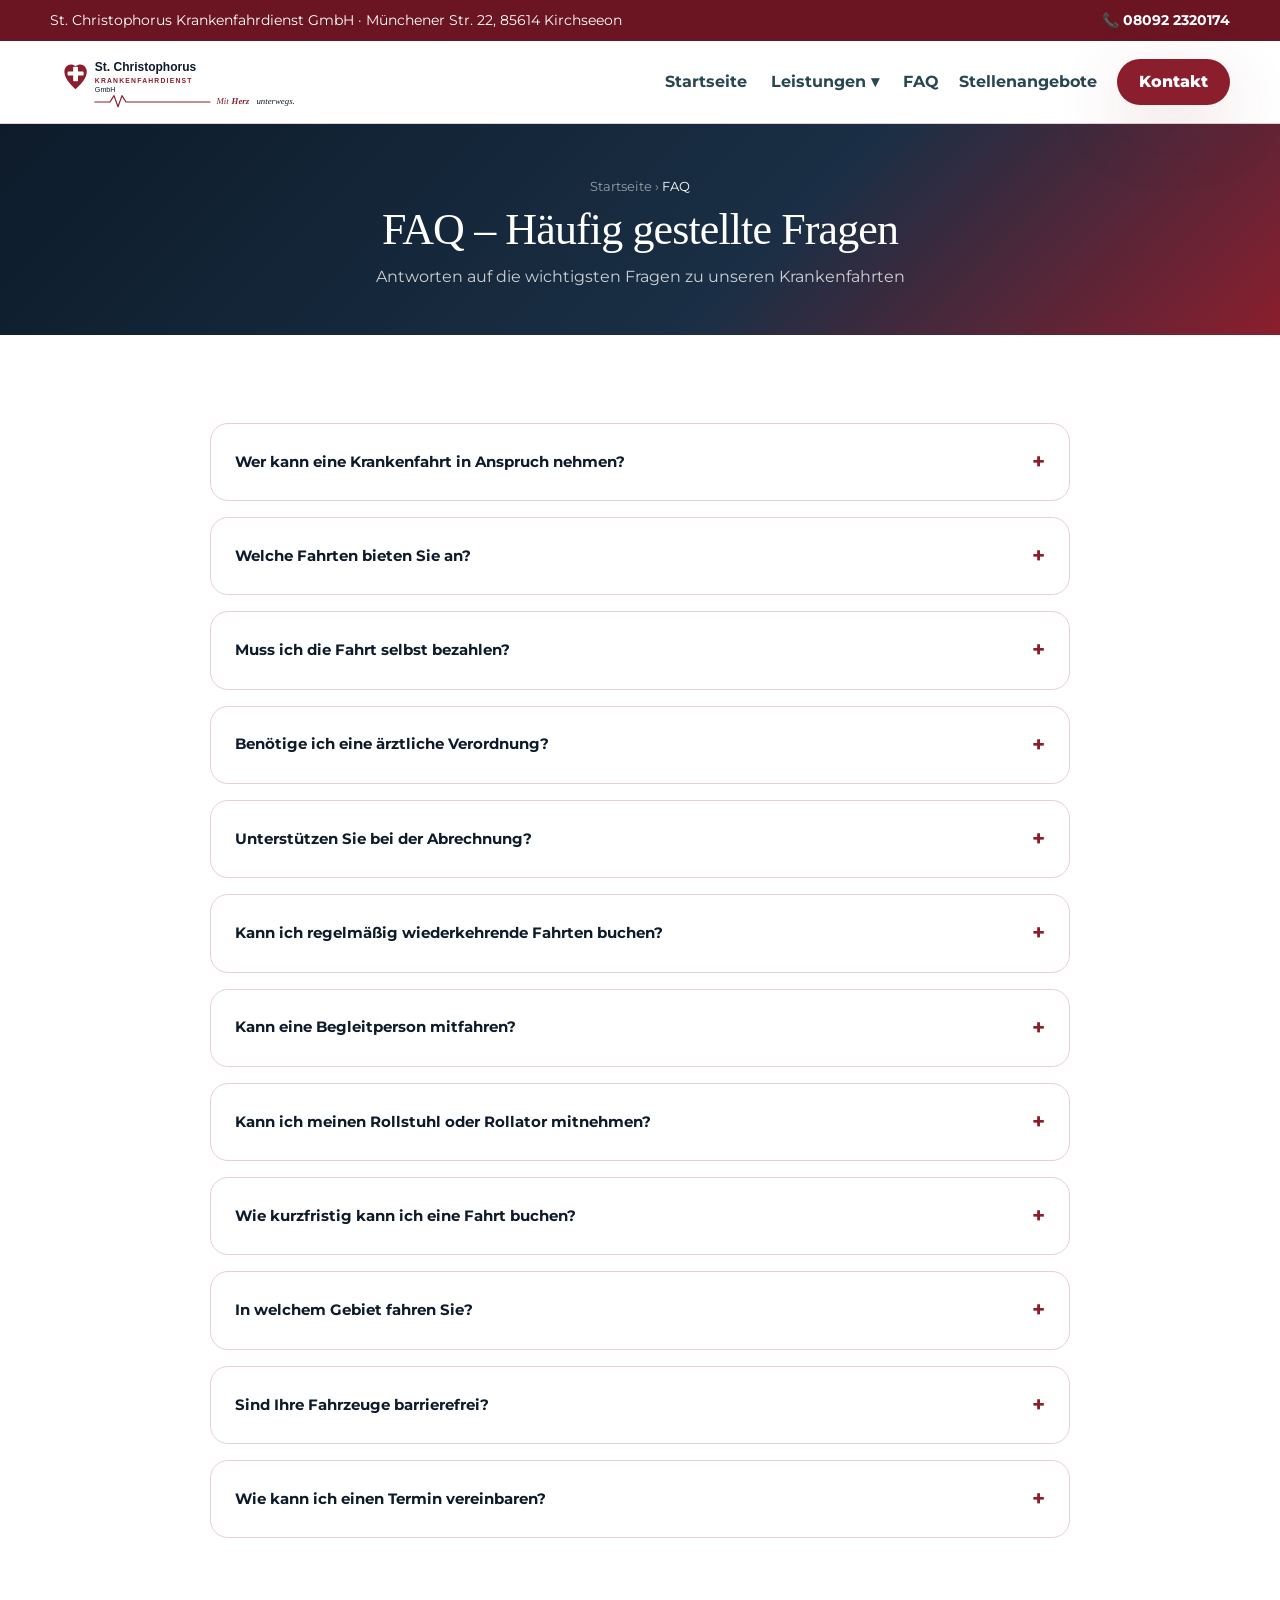
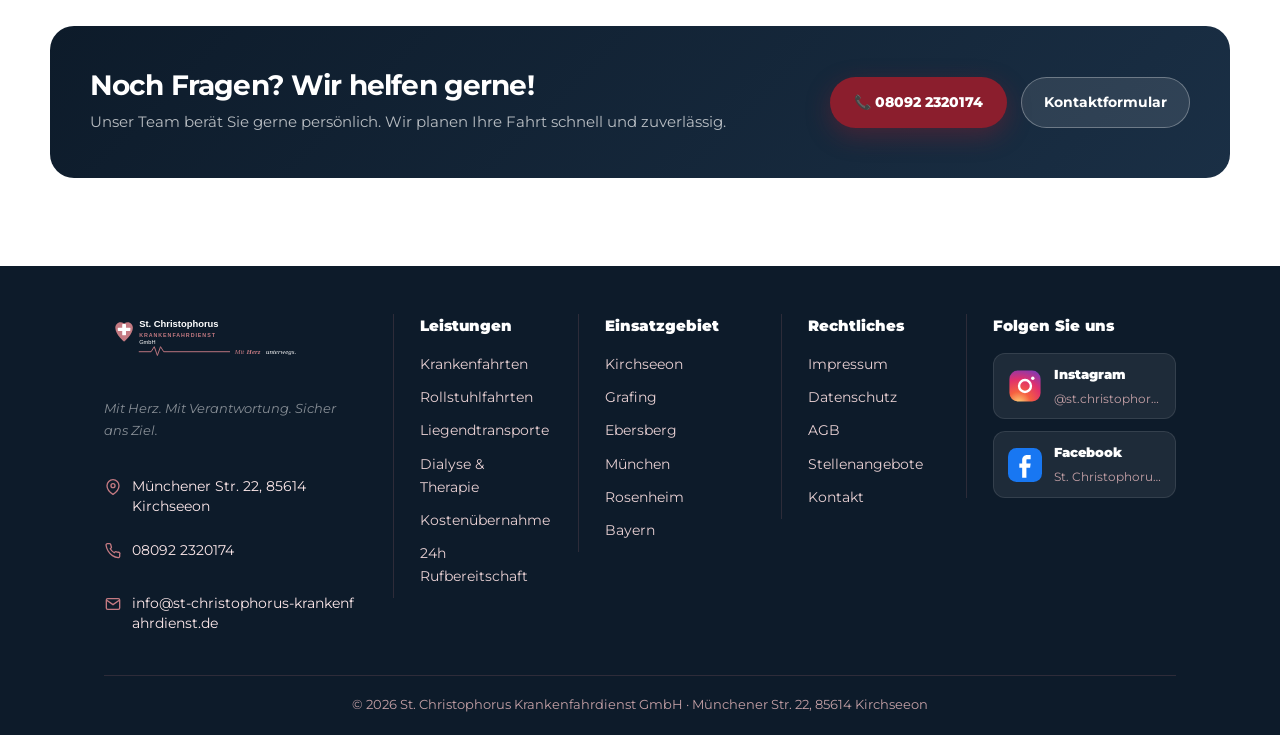
==== commit 9adf6b0c: "Add files via upload" ====
--- a/agb.html
+++ b/agb.html
@@ -1,168 +1,249 @@
 <!DOCTYPE html>
 <html lang="de">
-
-<!-- Mirrored from www.st-christophorus-krankenfahrdienst.de/agb.html by HTTrack Website Copier/3.x [XR&CO'2014], Sun, 12 Jul 2026 19:31:37 GMT -->
 <head>
 <meta charset="UTF-8">
 <meta name="viewport" content="width=device-width, initial-scale=1.0">
-<meta name="color-scheme" content="light">
-<meta name="theme-color" content="#ffffff">
-<title>AGB – St. Christophorus Krankenfahrdienst GmbH</title>
-<meta name="description" content="Allgemeine Geschäftsbedingungen des Ambulanten Krankenfahrtendienstes Grafing GmbH.">
+<title>FAQ – Häufig gestellte Fragen – St. Christophorus Krankenfahrdienst GmbH</title>
+<meta name="description" content="Antworten auf häufige Fragen zu Krankenfahrten, Kostenübernahme, Rollstuhltransporten und Buchung. St. Christophorus Krankenfahrdienst GmbH, Kirchseeon.">
 <link rel="preconnect" href="https://fonts.googleapis.com">
 <link rel="preconnect" href="https://fonts.gstatic.com" crossorigin>
 <link href="https://fonts.googleapis.com/css2?family=Montserrat:wght@400;500;600;700;800;900&display=swap" rel="stylesheet">
 <link rel="stylesheet" href="assets/css/modern-redesign.css">
 <link rel="stylesheet" href="assets/css/footer.css">
-<!-- SEO:APG -->
-<link rel="canonical" href="agb.html">
-<meta name="robots" content="index, follow">
-<meta property="og:type" content="website">
-<meta property="og:locale" content="de_DE">
-<meta property="og:site_name" content="St. Christophorus Krankenfahrdienst GmbH">
-<meta property="og:title" content="AGB – St. Christophorus Krankenfahrdienst GmbH">
-<meta property="og:description" content="Allgemeine Geschäftsbedingungen des Ambulanten Krankenfahrtendienstes Grafing GmbH.">
-<meta property="og:url" content="agb.html">
-<meta property="og:image" content="assets/img/hero/hero2.png">
-<meta name="twitter:card" content="summary_large_image">
-<meta name="twitter:title" content="AGB – St. Christophorus Krankenfahrdienst GmbH">
-<meta name="twitter:description" content="Allgemeine Geschäftsbedingungen des Ambulanten Krankenfahrtendienstes Grafing GmbH.">
-<meta name="twitter:image" content="assets/img/hero/hero2.png">
-
-<!-- /SEO:APG -->
 </head>
 <body>
-<div id="apg-loader" aria-hidden="true"><div id="apg-loader-ring"><img src="assets/img/logo/placeholder-loader.png" alt="" width="48" height="48"></div></div>
-
-
-<div class="topbar">
-  <div class="container">
-    <span>St. Christophorus Krankenfahrdienst GmbH · Hauptstraße 36, 85567 Grafing</span>
-    <span><strong>info@st-christophorus-krankenfahrdienst.de</strong> · <a href="tel:+4980922320174" style="color:inherit;font-weight:700;">📞 08092 2320174</a></span>
+<div id="apg-loader" aria-hidden="true">
+  <div id="apg-loader-ring">
+    <img src="assets/img/logo/placeholder-loader.png" alt="" width="48" height="48">
+  </div>
+</div><div class="topbar">
+  <div class="container" style="display:flex;justify-content:space-between;align-items:center;gap:16px;flex-wrap:wrap;">
+    <span>St. Christophorus Krankenfahrdienst GmbH · Münchener Str. 22, 85614 Kirchseeon</span>
+    <span><a href="tel:+4980922320174" style="color:#fff;font-weight:700;text-decoration:none;">📞 08092 2320174</a></span>
   </div>
 </div>
 <header class="header">
   <div class="container nav">
-    <a class="logo" href="index-2.html"><img src="assets/img/logo/logo-st-christophorus.svg" alt="St. Christophorus Krankenfahrdienst GmbH Logo"></a>
-    <button class="menu" type="button" aria-label="Menü öffnen" aria-expanded="false"><span class="menu-bar"></span><span class="menu-bar"></span><span class="menu-bar"></span></button>
+    <a class="logo" href="index.html">
+      <img src="assets/img/logo/logo-st-christophorus.svg" alt="St. Christophorus Krankenfahrdienst GmbH" height="56">
+    </a>
+    <button class="menu" type="button" aria-label="Menü öffnen" aria-expanded="false">
+      <span class="menu-bar"></span><span class="menu-bar"></span><span class="menu-bar"></span>
+    </button>
     <nav class="nav-links">
-      <a href="index-2.html">Startseite</a>
-      
-<div class="nav-item">
-      <a href class="nav-trigger" type="button" aria-expanded="false">Leistungen ▾</a>
-  <div class="mega-menu">
-    <div class="mega-grid">
-      <a class="mega-link" href="grundpflege.html">
-        <img src="assets/img/services/basic_care.webp" alt="Krankenfahrten">
-        <div><strong>Krankenfahrten</strong><span>Unterstützung im Alltag und bei der Körperpflege.</span></div>
-      </a>
-      <a class="mega-link" href="medizinische-versorgung.html">
-        <img src="assets/img/services/medical_care.webp" alt="Rollstuhlfahrten">
-        <div><strong>Rollstuhlfahrten</strong><span>Behandlungspflege nach ärztlicher Verordnung.</span></div>
-      </a>
-      <a class="mega-link" href="betreuung-zu-hause.html">
-        <img src="assets/img/gallery/holistic-care.webp" alt="Dialysefahrten">
-        <div><strong>Dialysefahrten</strong><span>Begleitung zuhause und außer Haus.</span></div>
-      </a>
-      <a class="mega-link" href="hauswirtschaft.html">
-        <img src="assets/img/gallery/housekeeping-hero.webp" alt="Chemo- & Strahlentherapie">
-        <div><strong>Chemo- & Strahlentherapie</strong><span>Hilfe im Haushalt und im täglichen Leben.</span></div>
-      </a>
-      <a class="mega-link" href="palliative-betreuung.html">
-        <img src="assets/img/gallery/palliative-menu.webp" alt="Arztfahrten">
-        <div><strong>Arztfahrten</strong><span>Würdevolle Begleitung in vertrauter Umgebung.</span></div>
-      </a>
-      <a class="mega-link" href="rund-um-die-uhr.html">
-        <img src="assets/img/services/oncall.webp" alt="24-Stunden-Rufbereitschaft">
-        <div><strong>24-Stunden-Rufbereitschaft</strong><span>Rund um die Uhr für Sie erreichbar.</span></div>
-      </a>
-    </div>
+      <a href="index.html">Startseite</a>
+      <div class="nav-item">
+        <button class="nav-trigger" aria-expanded="false">Leistungen ▾</button>
+        <div class="mega-menu">
+          <div class="mega-grid">
+            <a class="mega-link" href="grundpflege.html"><div><strong>Krankenfahrten</strong><span>Zuverlässig zu Ärzten und Kliniken.</span></div></a>
+            <a class="mega-link" href="medizinische-versorgung.html"><div><strong>Rollstuhlfahrten</strong><span>Sicher und komfortabel.</span></div></a>
+            <a class="mega-link" href="betreuung-zu-hause.html"><div><strong>Liegendtransporte</strong><span>Professionell für liegende Patienten.</span></div></a>
+            <a class="mega-link" href="hauswirtschaft.html"><div><strong>Dialyse &amp; Therapie</strong><span>Pünktlich zu jedem Termin.</span></div></a>
+            <a class="mega-link" href="palliative-betreuung.html"><div><strong>Kostenübernahme</strong><span>Abrechnung mit Krankenkassen.</span></div></a>
+            <a class="mega-link" href="rund-um-die-uhr.html"><div><strong>24h Rufbereitschaft</strong><span>Immer erreichbar.</span></div></a>
+          </div>
+        </div>
+      </div>
+      <a href="kontakt.html">FAQ</a>
+      <a href="stellenangebote.html">Stellenangebote</a>
+      <a class="btn" href="kontakt.html">Kontakt</a>
+    </nav>
+  </div>
+</header><div class="page-hero" style="background:linear-gradient(135deg,#0D1B2A 0%,#1a2f45 60%,#8B1E2D 100%);padding:52px 0 44px;">
+  <div class="container">
+    <p style="font-size:13px;color:rgba(255,255,255,.55);margin:0 0 10px;">
+      <a href="index.html" style="color:rgba(255,255,255,.55);text-decoration:none;">Startseite</a>
+      &rsaquo; <span style="color:#fff;">FAQ</span>
+    </p>
+    <h1 style="font-size:clamp(26px,4vw,44px);color:#fff;margin:0 0 12px;letter-spacing:-.02em;">FAQ – Häufig gestellte Fragen</h1>
+    <p style="font-size:16px;color:rgba(255,255,255,.78);margin:0;">Antworten auf die wichtigsten Fragen zu unseren Krankenfahrten</p>
   </div>
 </div>
-
-      <a href="stellenangebote.html">Stellenangebote</a>
-            <a class="btn" href="kontakt.html">Kontakt</a>
-    </nav>
-  </div>
-</header>
-
-<main><section class='page-hero'><div class='container'><h1>AGB</h1></div></section><section class='section'><div class='container content-box'><p>Haftung für Inhalte Als Diensteanbieter sind wir gemäß § 7 Abs.1 TMG für eigene Inhalte auf diesen Seiten nach den allgemeinen Gesetzen verantwortlich. Nach §§ 8 bis 10 TMG sind wir als Diensteanbieter jedoch nicht verpflichtet, übermittelte oder gespeicherte fremde Informationen zu überwachen oder nach Umständen zu forschen, die auf eine rechtswidrige Tätigkeit hinweisen. Verpflichtungen zur Entfernung oder Sperrung der Nutzung von Informationen nach den allgemeinen Gesetzen bleiben hiervon unberührt. Eine diesbezügliche Haftung ist jedoch erst ab dem Zeitpunkt der Kenntnis einer konkreten Rechtsverletzung möglich. Bei Bekanntwerden von entsprechenden Rechtsverletzungen werden wir diese Inhalte umgehend entfernen. Haftung für Links Unser Angebot enthält Links zu externen Webseiten Dritter, auf deren Inhalte wir keinen Einfluss haben. Deshalb können wir für diese fremden Inhalte auch keine Gewähr übernehmen. Für die Inhalte der verlinkten Seiten ist stets der jeweilige Anbieter oder Betreiber der Seiten verantwortlich. Die verlinkten Seiten wurden zum Zeitpunkt der Verlinkung auf mögliche Rechtsverstöße überprüft. Rechtswidrige Inhalte waren zum Zeitpunkt der Verlinkung nicht erkennbar. Eine permanente inhaltliche Kontrolle der verlinkten Seiten ist jedoch ohne konkrete Anhaltspunkte einer Rechtsverletzung nicht zumutbar. Bei Bekanntwerden von Rechtsverletzungen werden wir derartige Links umgehend entfernen. Urheberrecht Die durch die Seitenbetreiber erstellten Inhalte und Werke auf diesen Seiten unterliegen dem deutschen Urheberrecht. Die Vervielfältigung, Bearbeitung, Verbreitung und jede Art der Verwertung außerhalb der Grenzen des Urheberrechtes bedürfen der schriftlichen Zustimmung des jeweiligen Autors bzw. Erstellers. Downloads und Kopien dieser Seite sind nur für den privaten, nicht kommerziellen Gebrauch gestattet. Soweit die Inhalte auf dieser Seite nicht vom Betreiber erstellt wurden, werden die Urheberrechte Dritter beachtet. Insbesondere werden Inhalte Dritter als solche gekennzeichnet. Sollten Sie trotzdem auf eine Urheberrechtsverletzung aufmerksam werden, bitten wir um einen entsprechenden Hinweis. Bei Bekanntwerden von Rechtsverletzungen werden wir derartige Inhalte umgehend entfernen.</p></div></section></main>
-
-<footer class="footer">
+<main>
+<section class="section">
+  <div class="container" style="max-width:860px;">
+    <div style="display:flex;flex-direction:column;gap:16px;">
+    <div style="background:#fff;border:1px solid #e8d0d3;border-radius:18px;overflow:hidden;">
+      <details>
+        <summary style="display:flex;justify-content:space-between;align-items:center;padding:20px 24px;cursor:pointer;font-size:15px;font-weight:700;color:#0D1B2A;list-style:none;">
+          Wer kann eine Krankenfahrt in Anspruch nehmen?
+          <span style="color:#8B1E2D;font-size:22px;flex-shrink:0;margin-left:12px;">+</span>
+        </summary>
+        <div style="padding:0 24px 20px;font-size:14px;color:#60656D;line-height:1.75;">Unsere Leistungen richten sich an Menschen, die aufgrund einer Erkrankung, einer körperlichen Einschränkung oder ihres Alters eine sichere und zuverlässige Beförderung benötigen.</div>
+      </details>
+    </div>    <div style="background:#fff;border:1px solid #e8d0d3;border-radius:18px;overflow:hidden;">
+      <details>
+        <summary style="display:flex;justify-content:space-between;align-items:center;padding:20px 24px;cursor:pointer;font-size:15px;font-weight:700;color:#0D1B2A;list-style:none;">
+          Welche Fahrten bieten Sie an?
+          <span style="color:#8B1E2D;font-size:22px;flex-shrink:0;margin-left:12px;">+</span>
+        </summary>
+        <div style="padding:0 24px 20px;font-size:14px;color:#60656D;line-height:1.75;">Wir übernehmen: Krankenfahrten, Rollstuhlfahrten, Liegendtransporte, Dialysefahrten, Fahrten zur Chemotherapie und Strahlentherapie, Reha-Fahrten, Krankenhaus-Entlassungsfahrten und Privatfahrten.</div>
+      </details>
+    </div>    <div style="background:#fff;border:1px solid #e8d0d3;border-radius:18px;overflow:hidden;">
+      <details>
+        <summary style="display:flex;justify-content:space-between;align-items:center;padding:20px 24px;cursor:pointer;font-size:15px;font-weight:700;color:#0D1B2A;list-style:none;">
+          Muss ich die Fahrt selbst bezahlen?
+          <span style="color:#8B1E2D;font-size:22px;flex-shrink:0;margin-left:12px;">+</span>
+        </summary>
+        <div style="padding:0 24px 20px;font-size:14px;color:#60656D;line-height:1.75;">In vielen Fällen können medizinisch notwendige Fahrten direkt mit der gesetzlichen oder privaten Krankenversicherung abgerechnet werden, sofern die gesetzlichen Voraussetzungen erfüllt sind. Gerne informieren wir Sie persönlich.</div>
+      </details>
+    </div>    <div style="background:#fff;border:1px solid #e8d0d3;border-radius:18px;overflow:hidden;">
+      <details>
+        <summary style="display:flex;justify-content:space-between;align-items:center;padding:20px 24px;cursor:pointer;font-size:15px;font-weight:700;color:#0D1B2A;list-style:none;">
+          Benötige ich eine ärztliche Verordnung?
+          <span style="color:#8B1E2D;font-size:22px;flex-shrink:0;margin-left:12px;">+</span>
+        </summary>
+        <div style="padding:0 24px 20px;font-size:14px;color:#60656D;line-height:1.75;">Für viele Krankenfahrten ist eine ärztliche Verordnung erforderlich. Unser Team informiert Sie gerne darüber, welche Unterlagen für Ihre Fahrt benötigt werden.</div>
+      </details>
+    </div>    <div style="background:#fff;border:1px solid #e8d0d3;border-radius:18px;overflow:hidden;">
+      <details>
+        <summary style="display:flex;justify-content:space-between;align-items:center;padding:20px 24px;cursor:pointer;font-size:15px;font-weight:700;color:#0D1B2A;list-style:none;">
+          Unterstützen Sie bei der Abrechnung?
+          <span style="color:#8B1E2D;font-size:22px;flex-shrink:0;margin-left:12px;">+</span>
+        </summary>
+        <div style="padding:0 24px 20px;font-size:14px;color:#60656D;line-height:1.75;">Ja. Wir unterstützen Sie bei der Organisation Ihrer Krankenfahrt und übernehmen – sofern die Voraussetzungen erfüllt sind – die Abrechnung mit Ihrer Krankenkasse.</div>
+      </details>
+    </div>    <div style="background:#fff;border:1px solid #e8d0d3;border-radius:18px;overflow:hidden;">
+      <details>
+        <summary style="display:flex;justify-content:space-between;align-items:center;padding:20px 24px;cursor:pointer;font-size:15px;font-weight:700;color:#0D1B2A;list-style:none;">
+          Kann ich regelmäßig wiederkehrende Fahrten buchen?
+          <span style="color:#8B1E2D;font-size:22px;flex-shrink:0;margin-left:12px;">+</span>
+        </summary>
+        <div style="padding:0 24px 20px;font-size:14px;color:#60656D;line-height:1.75;">Selbstverständlich. Wir organisieren Serienfahrten für Dialyse, Chemotherapie, Strahlentherapie, Rehabilitationsmaßnahmen und regelmäßige Arzttermine.</div>
+      </details>
+    </div>    <div style="background:#fff;border:1px solid #e8d0d3;border-radius:18px;overflow:hidden;">
+      <details>
+        <summary style="display:flex;justify-content:space-between;align-items:center;padding:20px 24px;cursor:pointer;font-size:15px;font-weight:700;color:#0D1B2A;list-style:none;">
+          Kann eine Begleitperson mitfahren?
+          <span style="color:#8B1E2D;font-size:22px;flex-shrink:0;margin-left:12px;">+</span>
+        </summary>
+        <div style="padding:0 24px 20px;font-size:14px;color:#60656D;line-height:1.75;">Ja. Je nach Fahrzeug und verfügbarer Kapazität kann eine Begleitperson selbstverständlich mitfahren. Bitte informieren Sie uns bei der Terminvereinbarung.</div>
+      </details>
+    </div>    <div style="background:#fff;border:1px solid #e8d0d3;border-radius:18px;overflow:hidden;">
+      <details>
+        <summary style="display:flex;justify-content:space-between;align-items:center;padding:20px 24px;cursor:pointer;font-size:15px;font-weight:700;color:#0D1B2A;list-style:none;">
+          Kann ich meinen Rollstuhl oder Rollator mitnehmen?
+          <span style="color:#8B1E2D;font-size:22px;flex-shrink:0;margin-left:12px;">+</span>
+        </summary>
+        <div style="padding:0 24px 20px;font-size:14px;color:#60656D;line-height:1.75;">Ja. Unsere Fahrzeuge sind für den sicheren Transport von Rollstühlen, Rollatoren und weiteren Mobilitätshilfen ausgestattet.</div>
+      </details>
+    </div>    <div style="background:#fff;border:1px solid #e8d0d3;border-radius:18px;overflow:hidden;">
+      <details>
+        <summary style="display:flex;justify-content:space-between;align-items:center;padding:20px 24px;cursor:pointer;font-size:15px;font-weight:700;color:#0D1B2A;list-style:none;">
+          Wie kurzfristig kann ich eine Fahrt buchen?
+          <span style="color:#8B1E2D;font-size:22px;flex-shrink:0;margin-left:12px;">+</span>
+        </summary>
+        <div style="padding:0 24px 20px;font-size:14px;color:#60656D;line-height:1.75;">Wir empfehlen eine möglichst frühzeitige Terminvereinbarung. Kurzfristige Fahrten sind – abhängig von unserer Kapazität – ebenfalls möglich.</div>
+      </details>
+    </div>    <div style="background:#fff;border:1px solid #e8d0d3;border-radius:18px;overflow:hidden;">
+      <details>
+        <summary style="display:flex;justify-content:space-between;align-items:center;padding:20px 24px;cursor:pointer;font-size:15px;font-weight:700;color:#0D1B2A;list-style:none;">
+          In welchem Gebiet fahren Sie?
+          <span style="color:#8B1E2D;font-size:22px;flex-shrink:0;margin-left:12px;">+</span>
+        </summary>
+        <div style="padding:0 24px 20px;font-size:14px;color:#60656D;line-height:1.75;">Unser Einsatzgebiet umfasst: Kirchseeon, Grafing, Ebersberg, Vaterstetten, Baldham, Markt Schwaben, Poing, Haar, München, Rosenheim, Bad Aibling, Wasserburg am Inn – sowie weitere Ziele nach Vereinbarung.</div>
+      </details>
+    </div>    <div style="background:#fff;border:1px solid #e8d0d3;border-radius:18px;overflow:hidden;">
+      <details>
+        <summary style="display:flex;justify-content:space-between;align-items:center;padding:20px 24px;cursor:pointer;font-size:15px;font-weight:700;color:#0D1B2A;list-style:none;">
+          Sind Ihre Fahrzeuge barrierefrei?
+          <span style="color:#8B1E2D;font-size:22px;flex-shrink:0;margin-left:12px;">+</span>
+        </summary>
+        <div style="padding:0 24px 20px;font-size:14px;color:#60656D;line-height:1.75;">Ja. Unsere speziell ausgestatteten Fahrzeuge ermöglichen einen sicheren und komfortablen Transport für Menschen mit eingeschränkter Mobilität.</div>
+      </details>
+    </div>    <div style="background:#fff;border:1px solid #e8d0d3;border-radius:18px;overflow:hidden;">
+      <details>
+        <summary style="display:flex;justify-content:space-between;align-items:center;padding:20px 24px;cursor:pointer;font-size:15px;font-weight:700;color:#0D1B2A;list-style:none;">
+          Wie kann ich einen Termin vereinbaren?
+          <span style="color:#8B1E2D;font-size:22px;flex-shrink:0;margin-left:12px;">+</span>
+        </summary>
+        <div style="padding:0 24px 20px;font-size:14px;color:#60656D;line-height:1.75;">Sie können uns telefonisch unter 08092 2320174 oder per E-Mail an info@st-christophorus-krankenfahrdienst.de kontaktieren. Unser Team organisiert Ihre Fahrt schnell und zuverlässig.</div>
+      </details>
+    </div>
+    </div>
+  </div>
+</section>
+</main>
+<section class="section" style="padding-top:0;">
+  <div class="container">
+    <div style="background:linear-gradient(135deg,#0D1B2A,#1a2f45);border-radius:24px;padding:44px 40px;display:flex;flex-wrap:wrap;gap:28px;align-items:center;justify-content:space-between;">
+      <div>
+        <h2 style="color:#fff;font-size:clamp(20px,3vw,28px);margin:0 0 8px;">Noch Fragen? Wir helfen gerne!</h2>
+        <p style="color:rgba(255,255,255,.7);margin:0;font-size:15px;">Unser Team berät Sie gerne persönlich. Wir planen Ihre Fahrt schnell und zuverlässig.</p>
+      </div>
+      <div style="display:flex;gap:14px;flex-wrap:wrap;">
+        <a href="tel:+4980922320174" style="display:inline-flex;align-items:center;gap:8px;background:#8B1E2D;color:#fff;font-weight:800;font-size:14px;padding:13px 24px;border-radius:999px;text-decoration:none;box-shadow:0 8px 24px rgba(139,30,45,.4);">📞 08092 2320174</a>
+        <a href="kontakt.html" style="display:inline-flex;align-items:center;gap:8px;background:rgba(255,255,255,.1);border:1.5px solid rgba(255,255,255,.3);color:#fff;font-weight:700;font-size:14px;padding:13px 22px;border-radius:999px;text-decoration:none;">Kontaktformular</a>
+      </div>
+    </div>
+  </div>
+</section><footer class="footer">
   <div class="container">
     <div class="footer-grid">
       <div class="footer-left-col">
         <div class="footer-brand">
           <img src="assets/img/logo/logo-st-christophorus-white.svg" alt="St. Christophorus Krankenfahrdienst GmbH" class="footer-logo">
         </div>
+        <p style="font-size:13px;color:rgba(255,255,255,.5);margin:0 0 16px;font-style:italic;">Mit Herz. Mit Verantwortung. Sicher ans Ziel.</p>
         <div class="footer-contact-box">
           <div class="footer-contact-row">
-            <svg viewBox="0 0 24 24" fill="none" stroke="currentColor" stroke-width="2" stroke-linecap="round" stroke-linejoin="round" aria-hidden="true"><path d="M21 10c0 7-9 13-9 13s-9-6-9-13a9 9 0 0 1 18 0z"/><circle cx="12" cy="10" r="3"/></svg>
-            <span>Hauptstraße 36, 85567 Grafing</span>
+            <svg viewBox="0 0 24 24" fill="none" stroke="#c47a82" stroke-width="2" width="16" height="16"><path d="M21 10c0 7-9 13-9 13s-9-6-9-13a9 9 0 0 1 18 0z"/><circle cx="12" cy="10" r="3"/></svg>
+            <span>Münchener Str. 22, 85614 Kirchseeon</span>
           </div>
           <div class="footer-contact-row">
-            <svg viewBox="0 0 24 24" fill="none" stroke="currentColor" stroke-width="2" stroke-linecap="round" stroke-linejoin="round" aria-hidden="true"><circle cx="12" cy="12" r="10"/><polyline points="12 6 12 12 16 14"/></svg>
-            <span>24-Std.-Rufbereitschaft · immer erreichbar</span>
+            <svg viewBox="0 0 24 24" fill="none" stroke="#c47a82" stroke-width="2" width="16" height="16"><path d="M22 16.92v3a2 2 0 0 1-2.18 2 19.79 19.79 0 0 1-8.63-3.07A19.5 19.5 0 0 1 4.69 12a19.79 19.79 0 0 1-3.07-8.67A2 2 0 0 1 3.77 1h3a2 2 0 0 1 2 1.72c.127.96.361 1.903.7 2.81a2 2 0 0 1-.45 2.11L7.91 8.69a16 16 0 0 0 6 6l1.06-1.06a2 2 0 0 1 2.11-.45c.907.339 1.85.573 2.81.7A2 2 0 0 1 22 16.92z"/></svg>
+            <a href="tel:+4980922320174" style="color:#fde8ea;text-decoration:none;">08092 2320174</a>
           </div>
           <div class="footer-contact-row">
-            <svg viewBox="0 0 24 24" fill="none" stroke="currentColor" stroke-width="2" stroke-linecap="round" stroke-linejoin="round" aria-hidden="true"><path d="M22 16.92v3a2 2 0 0 1-2.18 2 19.79 19.79 0 0 1-8.63-3.07A19.5 19.5 0 0 1 4.69 12a19.79 19.79 0 0 1-3.07-8.67A2 2 0 0 1 3.77 1h3a2 2 0 0 1 2 1.72c.127.96.361 1.903.7 2.81a2 2 0 0 1-.45 2.11L7.91 8.69a16 16 0 0 0 6 6l1.06-1.06a2 2 0 0 1 2.11-.45c.907.339 1.85.573 2.81.7A2 2 0 0 1 22 16.92z"/></svg>
-            <a href="tel:+4980922320174">08092 2320174</a>
-          </div>
-          <div class="footer-contact-row">
-            <svg viewBox="0 0 24 24" fill="none" stroke="currentColor" stroke-width="2" stroke-linecap="round" stroke-linejoin="round" aria-hidden="true"><rect x="2" y="4" width="20" height="16" rx="2"/><polyline points="2,4 12,13 22,4"/></svg>
-            <a href="mailto:info@st-christophorus-krankenfahrdienst.de">info@st-christophorus-krankenfahrdienst.de</a>
-          </div>
-        </div>
-      </div>
-
+            <svg viewBox="0 0 24 24" fill="none" stroke="#c47a82" stroke-width="2" width="16" height="16"><rect x="2" y="4" width="20" height="16" rx="2"/><polyline points="2,6 12,13 22,6"/></svg>
+            <a href="mailto:info@st-christophorus-krankenfahrdienst.de" style="color:#fde8ea;text-decoration:none;word-break:break-all;">info@st-christophorus-krankenfahrdienst.de</a>
+          </div>
+        </div>
+      </div>
       <div>
         <h4>Leistungen</h4>
         <a href="grundpflege.html">Krankenfahrten</a>
         <a href="medizinische-versorgung.html">Rollstuhlfahrten</a>
-        <a href="hauswirtschaft.html">Chemo- & Strahlentherapie</a>
-        <a href="palliative-betreuung.html">Arztfahrten</a>
-        <a href="rund-um-die-uhr.html">24-Stunden-Rufbereitschaft</a>
-      </div>
-
-      <div>
-        <h4>Städte</h4>
-        <a href="staedte/grafing.html">Grafing</a>
-        <a href="staedte/ebersberg.html">Ebersberg</a>
-        <a href="staedte/kirchseeon.html">Kirchseeon</a>
-        <a href="staedte/assling.html">Aßling</a>
-        <a href="staedte/steinhoring.html">Steinhöring</a>
-        <a href="staedte/glonn.html">Glonn</a>
-      </div>
-
+        <a href="betreuung-zu-hause.html">Liegendtransporte</a>
+        <a href="hauswirtschaft.html">Dialyse &amp; Therapie</a>
+        <a href="palliative-betreuung.html">Kostenübernahme</a>
+        <a href="rund-um-die-uhr.html">24h Rufbereitschaft</a>
+      </div>
+      <div>
+        <h4>Einsatzgebiet</h4>
+        <a href="#">Kirchseeon</a>
+        <a href="#">Grafing</a>
+        <a href="#">Ebersberg</a>
+        <a href="#">München</a>
+        <a href="#">Rosenheim</a>
+        <a href="#">Bayern</a>
+      </div>
       <div>
         <h4>Rechtliches</h4>
         <a href="impressum.html">Impressum</a>
         <a href="datenschutz.html">Datenschutz</a>
         <a href="agb.html">AGB</a>
-      </div>
-
+        <a href="stellenangebote.html">Stellenangebote</a>
+        <a href="kontakt.html">Kontakt</a>
+      </div>
       <div class="footer-social-integrated">
         <span class="footer-social-label">Folgen Sie uns</span>
         <div class="footer-social-links">
-          <a class="footer-social-card footer-social-card-ig" href="https://www.instagram.com/st.christophorus.krankenfahrdienst/" target="_blank" rel="noopener" aria-label="Instagram">
-            <svg viewBox="0 0 24 24" fill="none" xmlns="http://www.w3.org/2000/svg" aria-hidden="true"><defs><radialGradient id="ig-fc" cx="30%" cy="107%" r="130%"><stop offset="0%" stop-color="#ffd879"/><stop offset="30%" stop-color="#f56040"/><stop offset="60%" stop-color="#e1306c"/><stop offset="90%" stop-color="#833ab4"/></radialGradient></defs><rect x="1" y="1" width="22" height="22" rx="6" fill="url(#ig-fc)"/><circle cx="12" cy="12" r="4.2" stroke="white" stroke-width="1.7" fill="none"/><circle cx="17.5" cy="6.5" r="1.2" fill="white"/></svg>
+          <a class="footer-social-card" href="https://www.instagram.com/st.christophorus.krankenfahrdienst/" target="_blank" rel="noopener">
+            <svg viewBox="0 0 24 24" width="34" height="34"><defs><radialGradient id="ig" cx="30%" cy="107%" r="130%"><stop offset="0%" stop-color="#ffd879"/><stop offset="30%" stop-color="#f56040"/><stop offset="60%" stop-color="#e1306c"/><stop offset="90%" stop-color="#833ab4"/></radialGradient></defs><rect x="1" y="1" width="22" height="22" rx="6" fill="url(#ig)"/><circle cx="12" cy="12" r="4.2" stroke="white" stroke-width="1.7" fill="none"/><circle cx="17.5" cy="6.5" r="1.2" fill="white"/></svg>
             <div class="footer-social-card-text"><strong>Instagram</strong><span>@st.christophorus.krankenfahrdienst</span></div>
           </a>
-          <a class="footer-social-card footer-social-card-fb" href="https://www.facebook.com/profile.php?id=100090471557041" target="_blank" rel="noopener" aria-label="Facebook">
-            <svg viewBox="0 0 24 24" fill="none" xmlns="http://www.w3.org/2000/svg" aria-hidden="true"><rect width="24" height="24" rx="6" fill="#1877F2"/><path d="M16 8h-2.5C13.12 8 13 8.37 13 9v2h3l-.4 3H13v7h-3v-7H8v-3h2V8.5C10 6.6 11.34 5 13.5 5H16v3z" fill="white"/></svg>
-            <div class="footer-social-card-text"><strong>Facebook</strong><span>Amb. St. Christophorus Krankenfahrdienst GmbH</span></div>
+          <a class="footer-social-card" href="https://www.facebook.com/" target="_blank" rel="noopener">
+            <svg viewBox="0 0 24 24" width="34" height="34"><rect width="24" height="24" rx="6" fill="#1877F2"/><path d="M16 8h-2.5C13.12 8 13 8.37 13 9v2h3l-.4 3H13v7h-3v-7H8v-3h2V8.5C10 6.6 11.34 5 13.5 5H16v3z" fill="white"/></svg>
+            <div class="footer-social-card-text"><strong>Facebook</strong><span>St. Christophorus Krankenfahrdienst</span></div>
           </a>
         </div>
       </div>
-        </div>
-</div>
-
-    <div class="footer-bottom">© 2026 St. Christophorus Krankenfahrdienst GmbH&nbsp;&nbsp;·&nbsp;&nbsp;<button class="footer-cookie-btn" type="button" onclick="apgOpenCookieSettings();return false;">Cookie-Einstellungen</button></div>
+    </div>
+    <div class="footer-bottom">© 2026 St. Christophorus Krankenfahrdienst GmbH · Münchener Str. 22, 85614 Kirchseeon</div>
   </div>
 </footer>
 <script src="assets/js/modern-redesign.js"></script>
-
 </body>
-
-<!-- Mirrored from www.st-christophorus-krankenfahrdienst.de/agb.html by HTTrack Website Copier/3.x [XR&CO'2014], Sun, 12 Jul 2026 19:31:37 GMT -->
 </html>
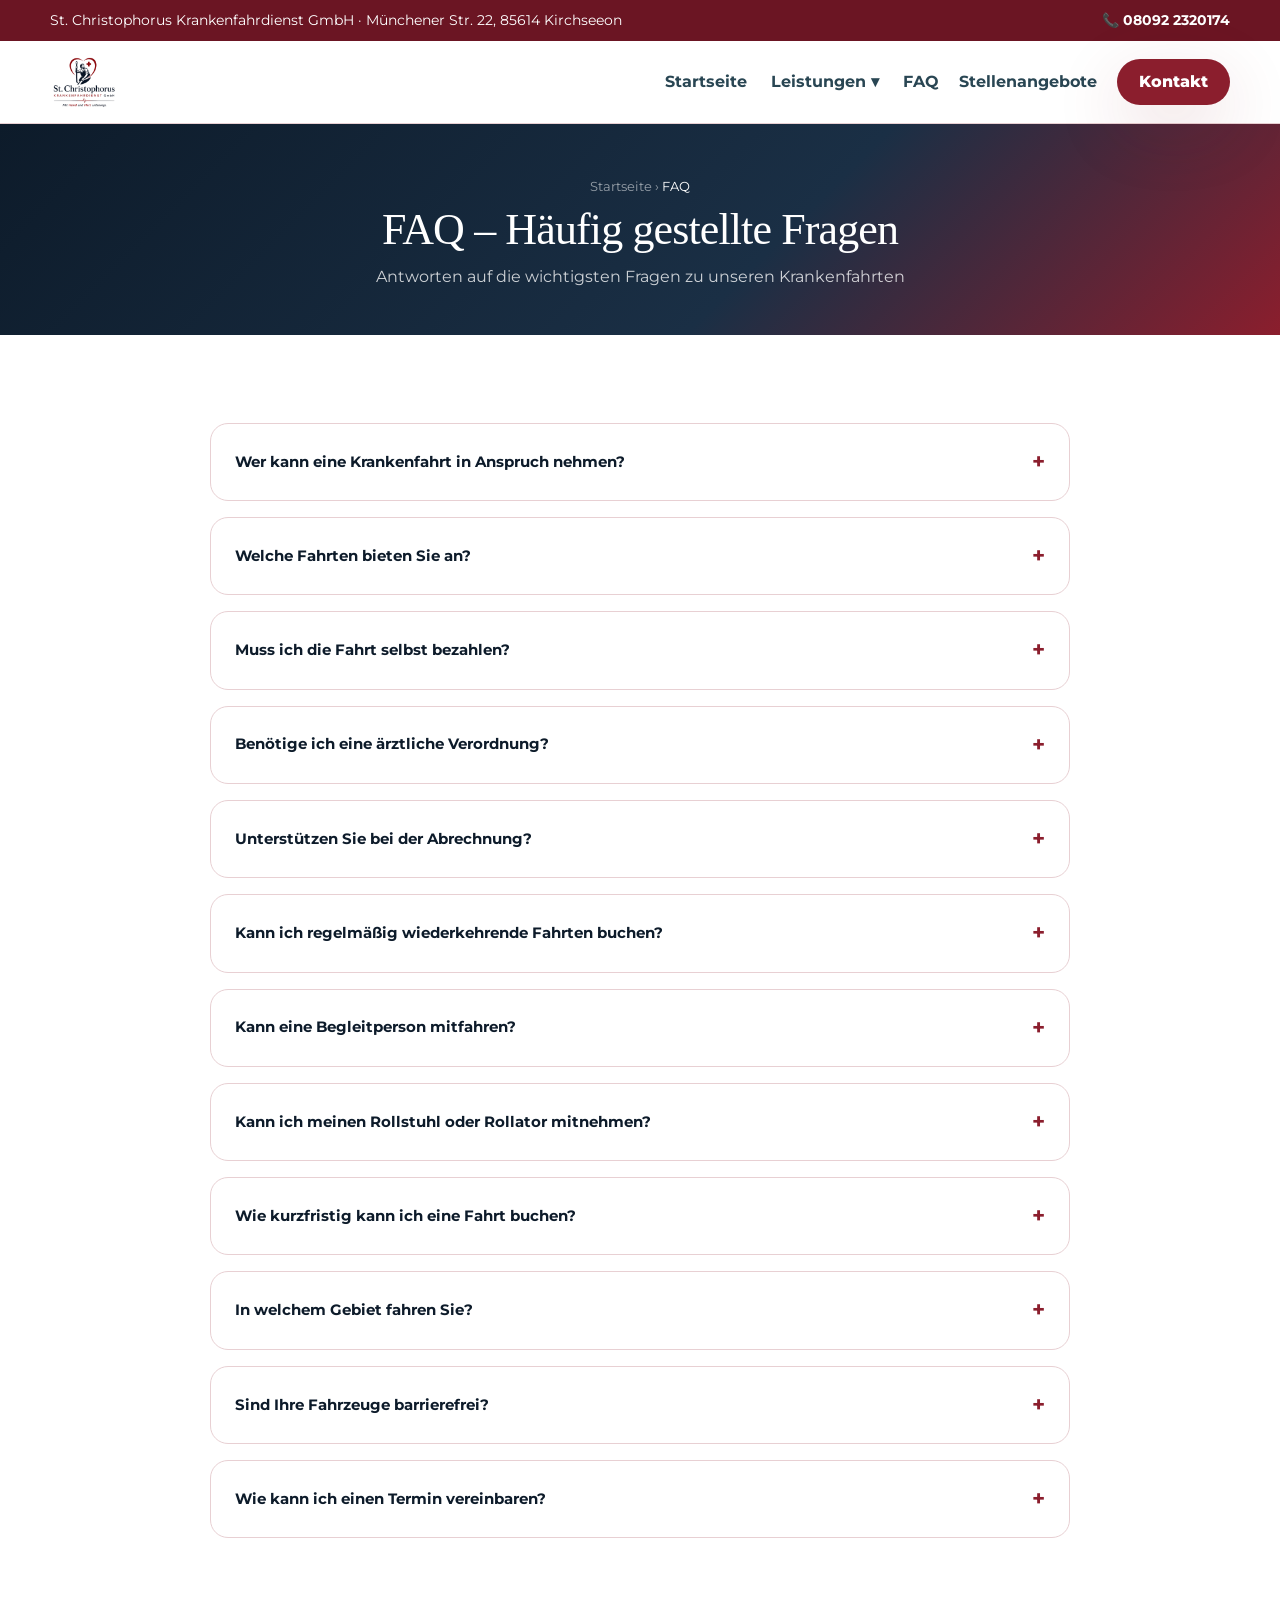
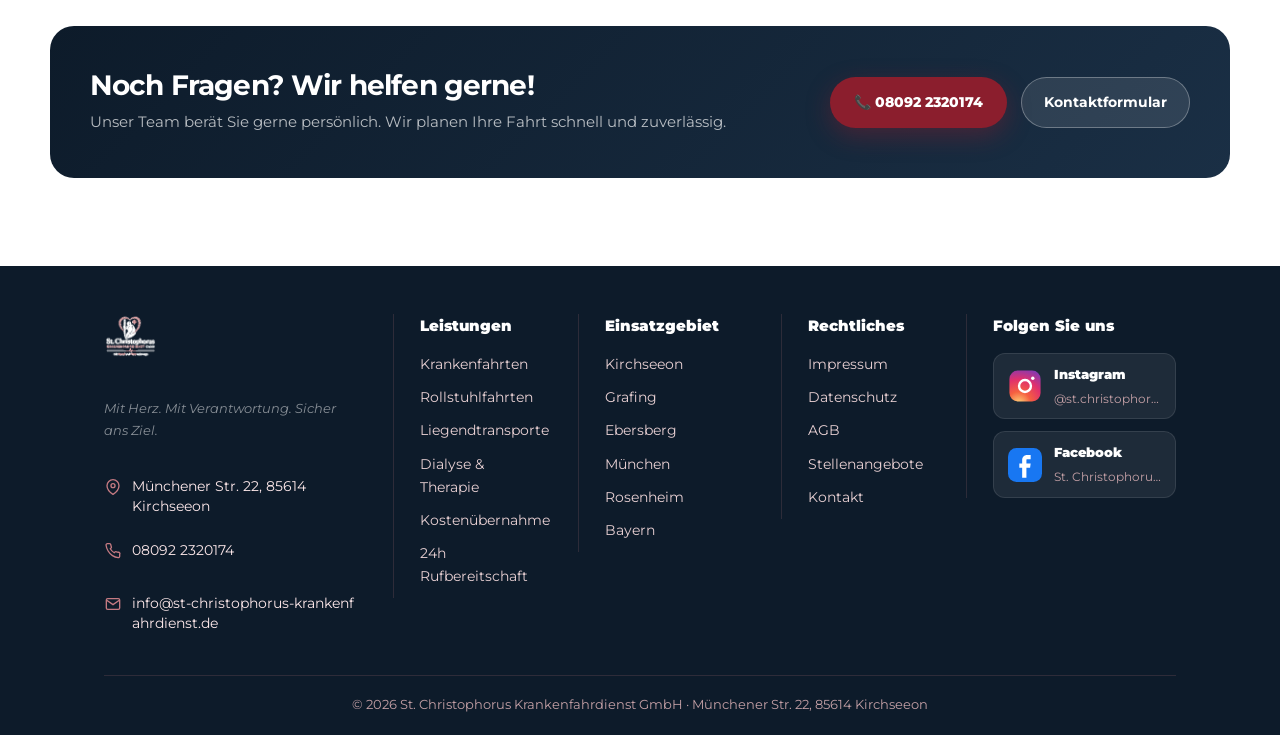
==== commit 678fcb18: "Add files via upload" ====
--- a/agb.html
+++ b/agb.html
@@ -25,7 +25,7 @@
 <header class="header">
   <div class="container nav">
     <a class="logo" href="index.html">
-      <img src="assets/img/logo/logo-st-christophorus.svg" alt="St. Christophorus Krankenfahrdienst GmbH" height="56">
+      <img src="assets/img/logo/logo-st-christophorus.png" alt="St. Christophorus Krankenfahrdienst GmbH" height="56">
     </a>
     <button class="menu" type="button" aria-label="Menü öffnen" aria-expanded="false">
       <span class="menu-bar"></span><span class="menu-bar"></span><span class="menu-bar"></span>
@@ -183,7 +183,7 @@
     <div class="footer-grid">
       <div class="footer-left-col">
         <div class="footer-brand">
-          <img src="assets/img/logo/logo-st-christophorus-white.svg" alt="St. Christophorus Krankenfahrdienst GmbH" class="footer-logo">
+          <img src="assets/img/logo/logo-st-christophorus-white.png" alt="St. Christophorus Krankenfahrdienst GmbH" class="footer-logo">
         </div>
         <p style="font-size:13px;color:rgba(255,255,255,.5);margin:0 0 16px;font-style:italic;">Mit Herz. Mit Verantwortung. Sicher ans Ziel.</p>
         <div class="footer-contact-box">
